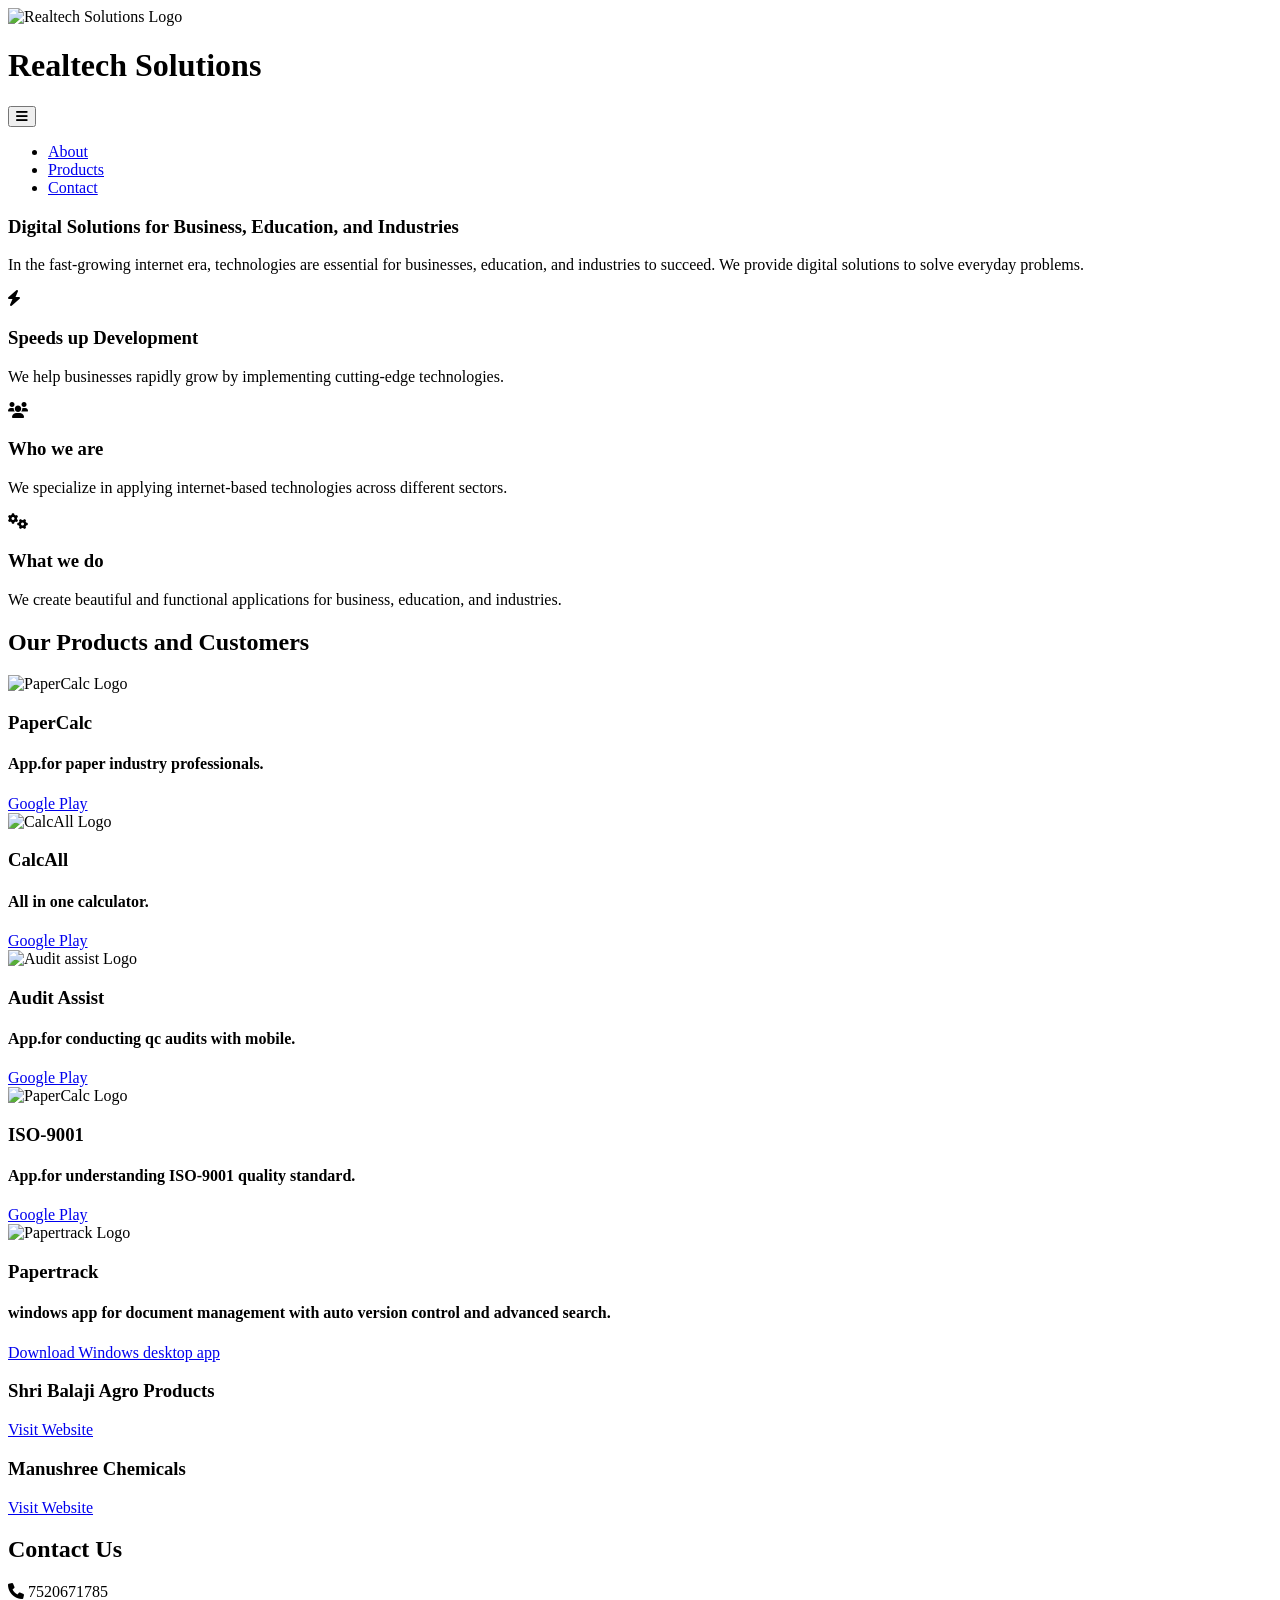
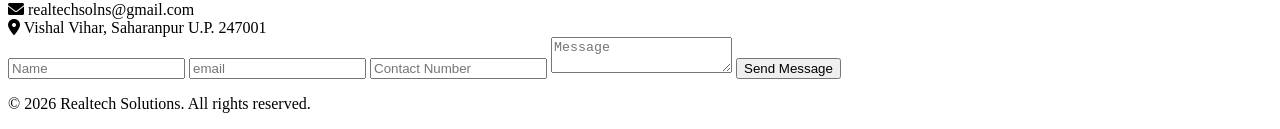
==== index.html @ f02da0e1 "Remove duplicate HTML structure in index.html The HTML structure was duplicated, resulting in a comp" ====
<!DOCTYPE html>
<html lang="en">
<head>
    <meta charset="UTF-8">
    <meta name="viewport" content="width=device-width, initial-scale=1.0">
    <title>Realtech Solutions</title>
    <script src="https://cdn.tailwindcss.com"></script>
    <link href="https://cdnjs.cloudflare.com/ajax/libs/font-awesome/6.0.0-beta3/css/all.min.css" rel="stylesheet">
    <style>
        /* Custom smooth scroll and additional styles */
        html {
            scroll-behavior: smooth;
        }
        .nav-link:hover {
            color: #2563eb;
            transition: color 0.3s ease;
        }
    </style>
</head>
<body class="font-sans text-gray-800">
    <!-- Header Navigation -->
    <header class="sticky top-0 z-50 bg-white shadow-md">
        <div class="container mx-auto flex justify-between items-center p-4">
            <div class="flex items-center">
                <img 
                    src="logo.realtech.png" 
                    alt="Realtech Solutions Logo" 
                    class="h-12 w-12 mr-4 rounded-full"
                >
                <h1 class="text-2xl font-bold text-blue-600">Realtech Solutions</h1>
            </div>

            <!-- Mobile Menu Toggle -->
            <button 
                id="mobile-menu-toggle" 
                class="md:hidden text-gray-800 focus:outline-none"
            >
                <i class="fas fa-bars"></i>
            </button>

            <!-- Navigation Links -->
            <nav 
                id="main-menu"
                class="hidden md:block absolute md:relative top-full left-0 w-full md:w-auto 
                    bg-white md:bg-transparent shadow-md md:shadow-none"
            >
                <ul class="flex flex-col md:flex-row space-y-2 md:space-y-0 md:space-x-6 p-4 md:p-0">
                    <li><a href="#about" class="nav-link hover:text-blue-600 transition">About</a></li>
                    <li><a href="#products" class="nav-link hover:text-blue-600 transition">Products</a></li>
                    <li><a href="#contact" class="nav-link hover:text-blue-600 transition">Contact</a></li>
                </ul>
            </nav>
        </div>
    </header>

    <!-- Hero Section -->
    <section id="about" class="relative">
        <div class="bg-blue-50 py-20 text-center">
            <div class="container mx-auto px-4">
                <h3 class="text-2xl font-bold mb-6 text-blue-700">
                    Digital Solutions for Business, Education, and Industries
                </h3>
                <p class="max-w-2xl mx-auto text-lg mb-12">
                    In the fast-growing internet era, technologies are essential for 
                    businesses, education, and industries to succeed. We provide digital 
                    solutions to solve everyday problems.
                </p>

                <!-- Features Grid -->
                <div class="grid md:grid-cols-3 gap-8">
                    <div class="bg-white p-6 rounded-lg shadow-md hover:shadow-xl transition">
                        <div class="text-blue-600 mb-4">
                            <i class="fas fa-bolt text-5xl"></i>
                        </div>
                        <h3 class="text-xl font-semibold mb-4">Speeds up Development</h3>
                        <p>We help businesses rapidly grow by implementing cutting-edge technologies.</p>
                    </div>
                    <div class="bg-white p-6 rounded-lg shadow-md hover:shadow-xl transition">
                        <div class="text-blue-600 mb-4">
                            <i class="fas fa-users text-5xl"></i>
                        </div>
                        <h3 class="text-xl font-semibold mb-4">Who we are</h3>
                        <p>We specialize in applying internet-based technologies across different sectors.</p>
                    </div>
                    <div class="bg-white p-6 rounded-lg shadow-md hover:shadow-xl transition">
                        <div class="text-blue-600 mb-4">
                            <i class="fas fa-cogs text-5xl"></i>
                        </div>
                        <h3 class="text-xl font-semibold mb-4">What we do</h3>
                        <p>We create beautiful and functional applications for business, education, and industries.</p>
                    </div>
                </div>
            </div>
        </div>
    </section>

    <!-- Products Section -->
    <section id="products" class="bg-gray-50 py-16">
        <div class="container mx-auto px-4">
            <h2 class="text-3xl font-bold text-center mb-12 text-blue-700">
                Our Products and Customers
            </h2>
            <div class="grid md:grid-cols-2 lg:grid-cols-4 gap-8">
                <div class="bg-white p-6 rounded-lg shadow-md text-center">
                    <img 
                        src="paperlogo.png" 
                        alt="PaperCalc Logo" 
                        class="mx-auto mb-4 rounded-lg"
                    >
                    <h3 class="text-xl font-semibold mb-1">PaperCalc</h3>
                    <h4 class="text-base font-normal mb-4">App.for paper industry professionals.</h4>
                    <a 
                        href="https://play.google.com/store/apps/details?id=com.realtechsolns.papercalc" 
                        target="_blank" 
                        class="inline-block bg-green-500 text-white px-4 py-2 rounded hover:bg-green-600 transition"
                    >
                        Google Play
                    </a>
                </div>               
                
                <div class="bg-white p-6 rounded-lg shadow-md text-center">
                    <img 
                        src="calcall.png" 
                        alt="CalcAll Logo" 
                     
                        class="mx-auto mb-4 rounded-lg"
                    >
                    <h3 class="text-xl font-semibold mb-4">CalcAll</h3>
                    <h4 class="text-base font-normal mb-4">All in one calculator.</h4>
                    <a 
                        href="https://play.google.com/store/apps/details?id=com.realtechsolns.calcall" 
                        target="_blank" 

                        class="inline-block bg-green-500 text-white px-4 py-2 rounded hover:bg-green-600 transition"
                        
                    >
                    Google Play
                       
                    </a>
                </div>

                <div class="bg-white p-6 rounded-lg shadow-md text-center">
         
                    <img 
                        src="auditassist.png" 
                        alt="Audit assist Logo" 
                        class="mx-auto mb-4 rounded-lg"
                    >
                    <h3 class="text-xl font-semibold mb-4">Audit Assist</h3>
                    <h4 class="text-base font-normal mb-4">App.for conducting qc audits with mobile.</h4>
                    <a 
                        href="https://play.google.com/store/apps/details?id=in.realtechsolns.auditassist" 
                        target="_blank" 
                        class="inline-block bg-green-500 text-white px-4 py-2 rounded hover:bg-green-600 transition"
                   
                        >
                        Google Play
                    </a>
                </div>
                <div class="bg-white p-6 rounded-lg shadow-md text-center">
                    <img 
                        src="globe.png" 
                        alt="PaperCalc Logo" 
                        class="mx-auto mb-4 rounded-lg"
                    >
                    <h3 class="text-xl font-semibold mb-4">ISO-9001</h3>
                    <h4 class="text-base font-normal mb-4">App.for understanding ISO-9001 quality standard.</h4>
                    <a 
                        href="https://play.google.com/store/apps/details?id=in.realtechsolns.iso_9001" 
                        target="_blank" 
                        class="inline-block bg-green-500 text-white px-4 py-2 rounded hover:bg-green-600 transition"
                    >
                        Google Play
                    </a>
                </div>   
                <div class="bg-white p-6 rounded-lg shadow-md text-center">
                    <img 
                        src="papertracklogo.png" 
                        alt="Papertrack Logo" 
                        class="mx-auto mb-4 rounded-lg"
                    >
                    <h3 class="text-xl font-semibold mb-4">Papertrack </h3>
                    <h4 class="text-base font-normal mb-4">windows app for document management with auto version control and advanced search.</h4>
                    <a 
                        href="https://drive.google.com/file/d/1rlpj6LhYnt5aShyDAa8cKDDTv-XPBqa2/view?usp=sharing" 
                        target="_blank" 
                        class="inline-block bg-green-500 text-white px-4 py-2 rounded hover:bg-green-600 transition"
                    >
                        Download Windows desktop app 
                    </a>
                </div>        
                
                          
                                
                <div class="bg-white p-6 rounded-lg shadow-md text-center">
                    <h3 class="text-xl font-semibold mb-4">Shri Balaji Agro Products</h3>
                    <a 
                        href="http://shribalajiagroproducts.com" 
                        target="_blank" 
                        class="text-blue-600 hover:underline"
                    >
                        Visit Website
                    </a>
                </div>
                <div class="bg-white p-6 rounded-lg shadow-md text-center">
                    <h3 class="text-xl font-semibold mb-4">Manushree Chemicals</h3>
                    <a 
                        href="http://manushreechemicals.in" 
                        target="_blank" 
                        class="text-blue-600 hover:underline"
                    >
                        Visit Website
                    </a>
                </div>
            </div>
        </div>
    </section>

    <!-- Contact Section -->
    <section id="contact" class="py-16 bg-blue-50">
        <div class="container mx-auto px-4">
            <h2 class="text-3xl font-bold text-center mb-12 text-blue-700">Contact Us</h2>
            <div class="max-w-2xl mx-auto bg-white p-8 rounded-lg shadow-md">
                <div class="grid md:grid-cols-3 gap-6 mb-8">
                    <div class="flex items-center">
                        <i class="fas fa-phone mr-4 text-blue-600"></i>
                        <span>7520671785</span>
                    </div>
                    <div class="flex items-center">
                        <i class="fas fa-envelope mr-4 text-blue-600"></i>
                        <span>realtechsolns@gmail.com</span>
                    </div>
                    <div class="flex items-center">
                        <i class="fas fa-map-marker-alt mr-4 text-blue-600"></i>
                        <span>Vishal Vihar, Saharanpur U.P. 247001</span>
                    </div>
                </div>
                
                <form id="contact_form" class="space-y-4" action="">
                    <input 
                        type="text" 
                        placeholder="Name" 
                        required
                        class="w-full p-3 border rounded focus:outline-none focus:ring-2 focus:ring-blue-500"
                       name = "name"
                        >
                    <input 
                        type="email" 
                        placeholder="email" 
                        required
                        class="w-full p-3 border rounded focus:outline-none focus:ring-2 focus:ring-blue-500"
                   name = "email"
                        >
                    <input 
                        type="tel" 
                        placeholder="Contact Number" 
                        required
                        class="w-full p-3 border rounded focus:outline-none focus:ring-2 focus:ring-blue-500"
                   name="phone"
                        >
                    <textarea 
                        placeholder="Message" 
                        required
                        class="w-full p-3 border rounded h-32 focus:outline-none focus:ring-2 focus:ring-blue-500"
                   name = "message"
                        ></textarea>
                    <button 
                        type="submit" 
                        class="w-full bg-blue-600 text-white p-3 rounded hover:bg-blue-700 transition"
                    >
                        Send Message
                    </button>
                </form>
            </div>
        </div>
    </section>

    <!-- Footer -->
    <footer class="bg-gray-800 text-white py-6">
        <div class="container mx-auto px-4 text-center">
            <p>&copy; <span id="current-year"></span> Realtech Solutions. All rights reserved.</p>
        </div>
    </footer>

    <script>
        // Mobile Menu Toggle
        const mobileMenuToggle = document.getElementById('mobile-menu-toggle');
        const mainMenu = document.getElementById('main-menu');

        mobileMenuToggle.addEventListener('click', () => {
            mainMenu.classList.toggle('hidden');
        });

        // Dynamic Current Year
        document.getElementById('current-year').textContent = new Date().getFullYear();

        // Basic Form Submission (you'd replace this with actual backend handling)
        // const contactForm = document.getElementById('contact-form');
        // contactForm.addEventListener('submit', (e) => {
        //     e.preventDefault();
        //     alert('Thank you for your message! We will get back to you soon.');
        //     contactForm.reset();
        // });
    </script> 

    <p id="responseMessage" class="mt-4 text-center text-sm font-semibold"></p>

<script>
  const scriptURL = 'https://script.google.com/macros/s/AKfycbwHuZpzgKSjxoo3WsMl9jiGWuBEMdKc9mdm74uV0dmK9cX3pUlosPASpvlaUrb1ted18g/exec';
  const form = document.getElementById('contact_form'); // Matches <form id="contact-form">
  const responseMsg = document.getElementById('responseMessage');

  form.addEventListener('submit', async (e) => {
    e.preventDefault();
    responseMsg.textContent = "Sending...";
    responseMsg.className = "mt-4 text-center text-sm font-semibold text-blue-600";

    const formData = {
      name: form.name.value,
      email: form.email.value,
      phone: form.phone.value,     // Uses name="phone"
      message: form.message.value
    };

    try {
      const response = await fetch(scriptURL, {
        method: 'POST',
        headers: { 'Content-Type': 'text/plain;charset=utf-8' },
        body: JSON.stringify(formData)
      });

      const result = await response.json();
      
      if (result.status === 'success') {
        responseMsg.textContent = "Thank you! Your message has been sent.";
        responseMsg.className = "mt-4 text-center text-sm font-semibold text-green-600";
          alert("Thank you! Your message sent successfully")
        form.reset();
      } else {
        responseMsg.textContent = "Error submitting form. Please try again.";
        responseMsg.className = "mt-4 text-center text-sm font-semibold text-red-600";
      }
    } catch (error) {
      responseMsg.textContent = "Error submitting form. Please check network connection.";
      responseMsg.className = "mt-4 text-center text-sm font-semibold text-red-600";
      console.error('Error:', error);
    }
  });
</script>


</body>
</html>
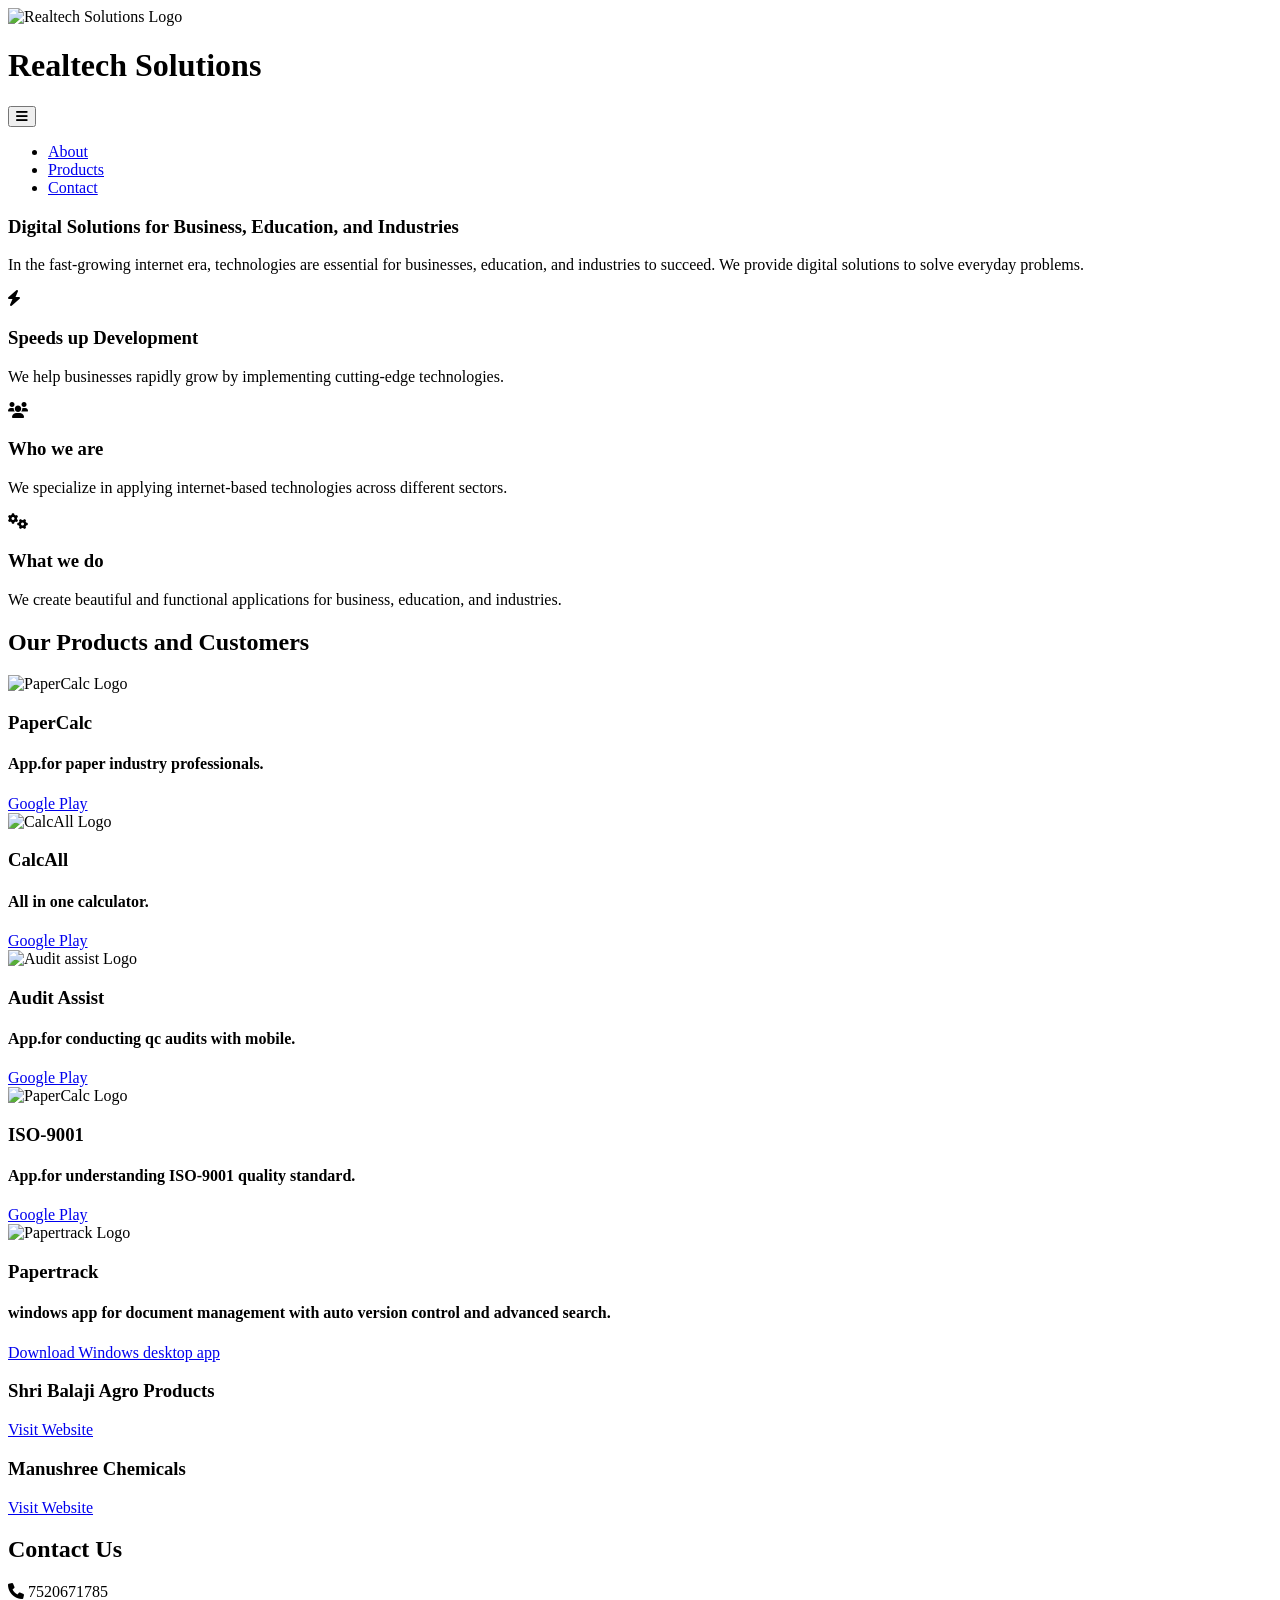
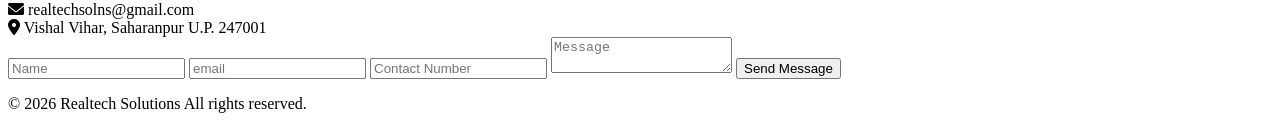
==== commit a96f6c37: "ist commit" ====
--- a/index.html
+++ b/index.html
@@ -278,7 +278,7 @@
     <!-- Footer -->
     <footer class="bg-gray-800 text-white py-6">
         <div class="container mx-auto px-4 text-center">
-            <p>&copy; <span id="current-year"></span> Realtech Solutions. All rights reserved.</p>
+            <p>&copy; <span id="current-year"></span> Realtech Solutions All rights reserved.</p>
         </div>
     </footer>
 
@@ -306,19 +306,20 @@
     <p id="responseMessage" class="mt-4 text-center text-sm font-semibold"></p>
 
 <script>
-  const scriptURL = 'https://script.google.com/macros/s/AKfycbwHuZpzgKSjxoo3WsMl9jiGWuBEMdKc9mdm74uV0dmK9cX3pUlosPASpvlaUrb1ted18g/exec';
-  const form = document.getElementById('contact_form'); // Matches <form id="contact-form">
+  const scriptURL = 'https://script.google.com/macros/s/AKfycbyD-vZbfqorgiZ5fWD_51IU99ICdhtkVZcg5SttNJikslUOwYg31JieG2ORrFHEYg03/exec';
+  const form = document.getElementById('contact_form');
   const responseMsg = document.getElementById('responseMessage');
 
   form.addEventListener('submit', async (e) => {
     e.preventDefault();
+
     responseMsg.textContent = "Sending...";
     responseMsg.className = "mt-4 text-center text-sm font-semibold text-blue-600";
 
     const formData = {
       name: form.name.value,
       email: form.email.value,
-      phone: form.phone.value,     // Uses name="phone"
+      phone: form.phone.value,
       message: form.message.value
     };
 
@@ -329,25 +330,33 @@
         body: JSON.stringify(formData)
       });
 
-      const result = await response.json();
-      
+      const text = await response.text();
+      //console.log('Server response:', text);
+
+      let result;
+      try {
+        result = JSON.parse(text);
+      } catch (err) {
+        result = { status: 'error', error: text };
+      }
+
       if (result.status === 'success') {
         responseMsg.textContent = "Thank you! Your message has been sent.";
         responseMsg.className = "mt-4 text-center text-sm font-semibold text-green-600";
-          alert("Thank you! Your message sent successfully")
+        alert("Thank you! Your message sent successfully");
         form.reset();
       } else {
-        responseMsg.textContent = "Error submitting form. Please try again.";
+        responseMsg.textContent = result.error || "Error submitting form. Please try again.";
         responseMsg.className = "mt-4 text-center text-sm font-semibold text-red-600";
+        //console.error('Apps Script returned:', result);
       }
     } catch (error) {
       responseMsg.textContent = "Error submitting form. Please check network connection.";
       responseMsg.className = "mt-4 text-center text-sm font-semibold text-red-600";
-      console.error('Error:', error);
+     // console.error('Fetch error:', error);
     }
   });
 </script>
 
-
 </body>
 </html>
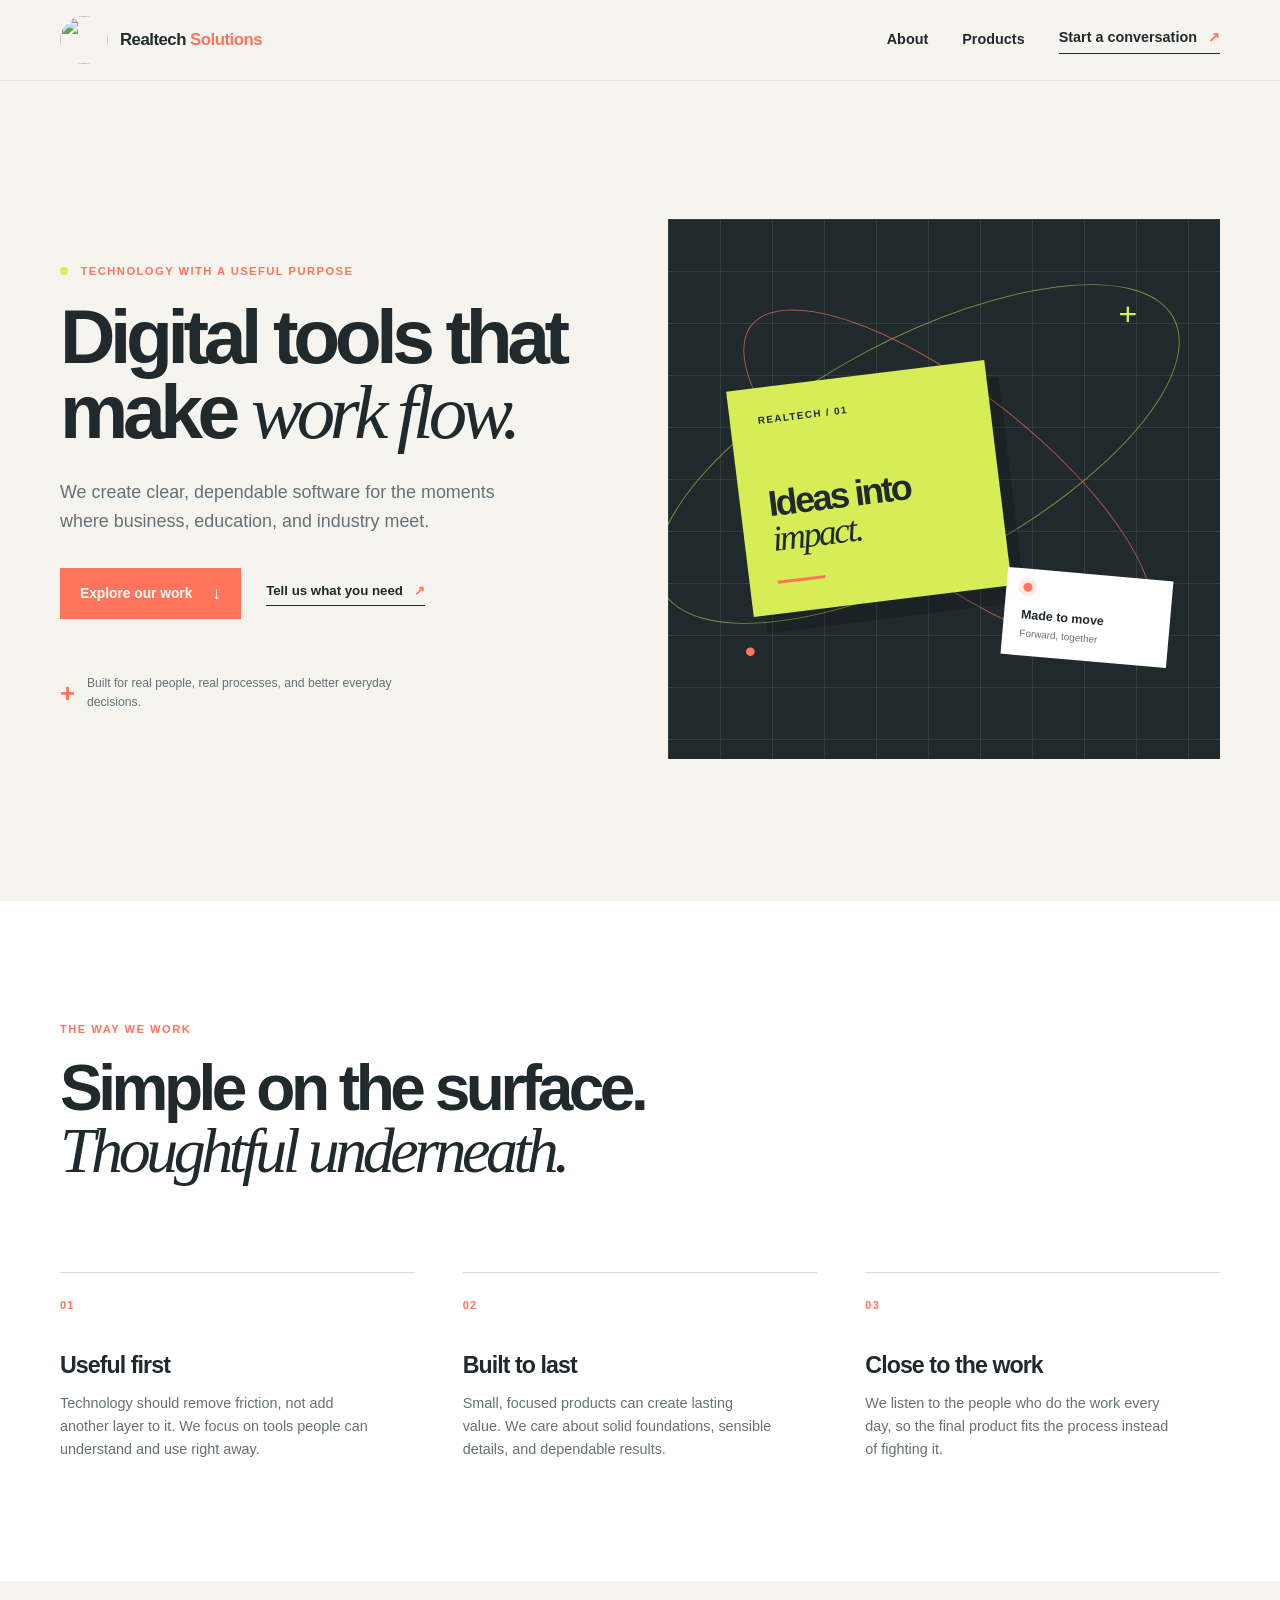
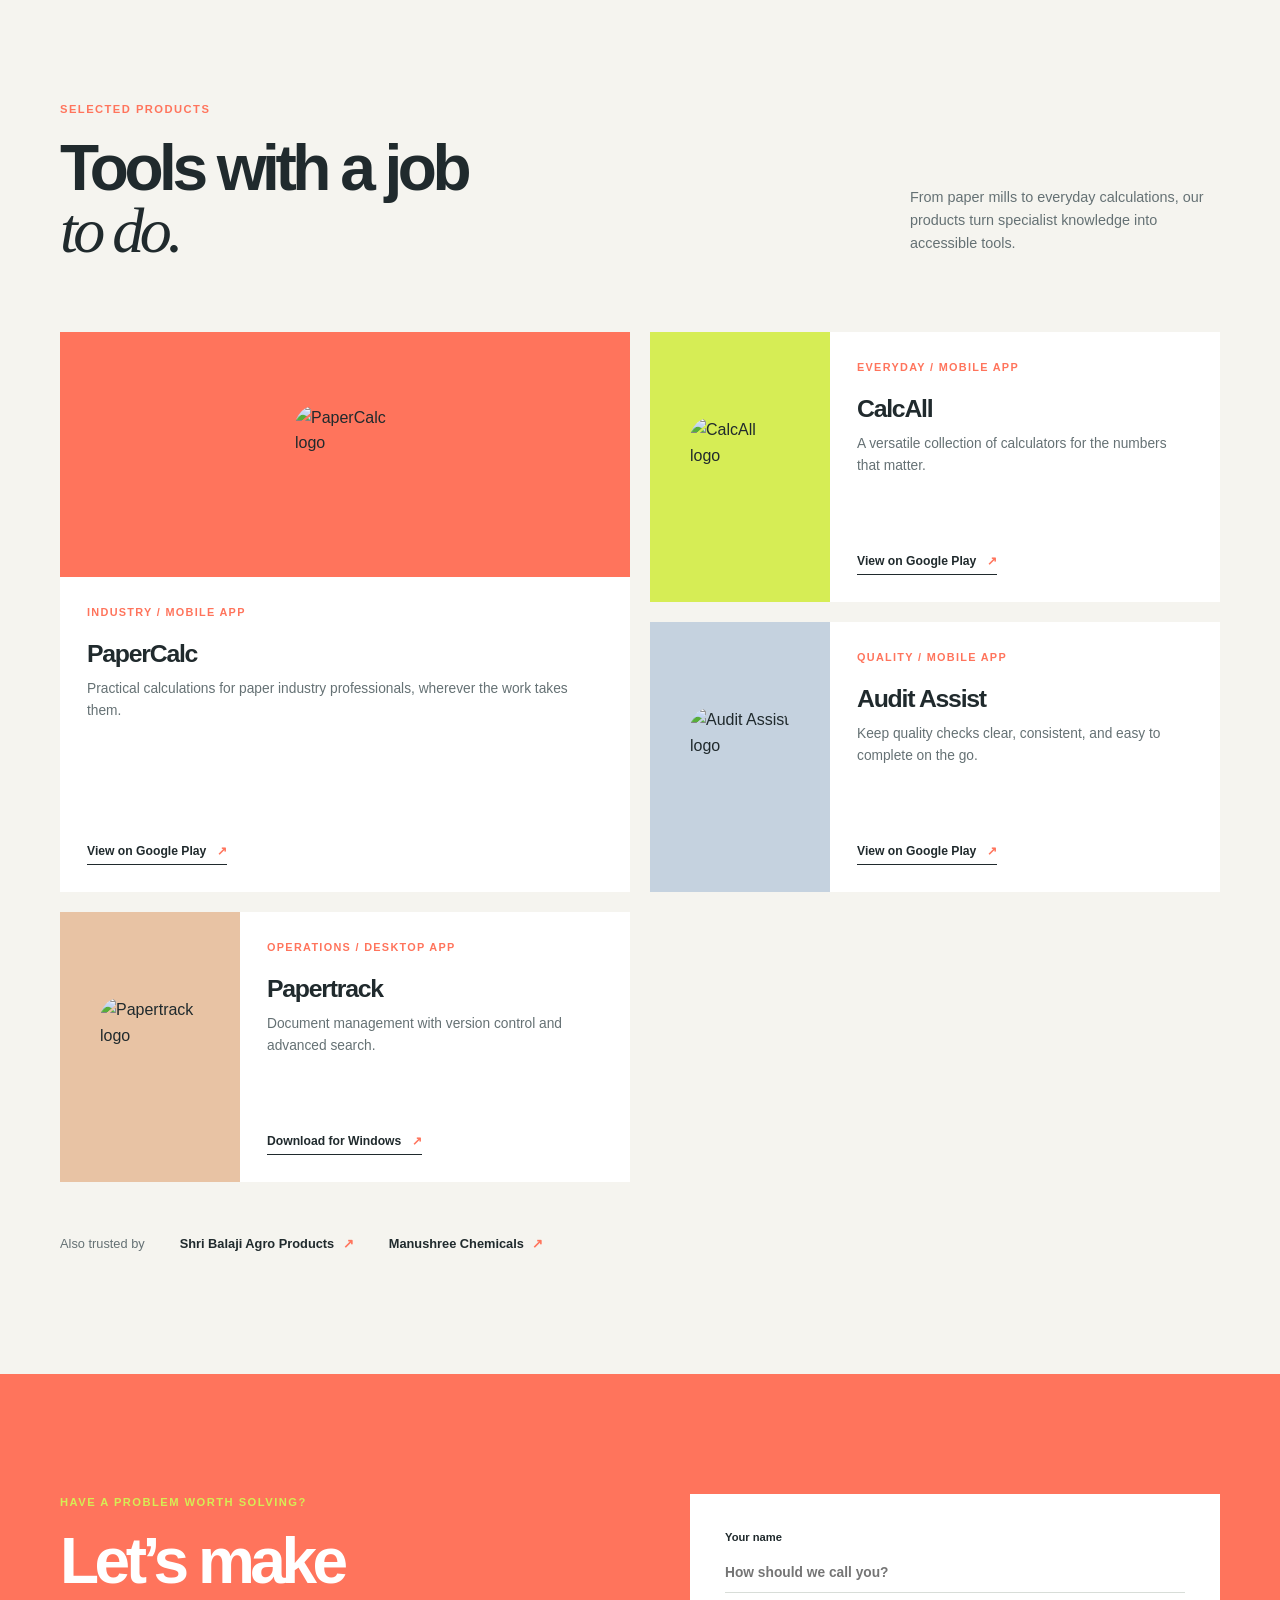
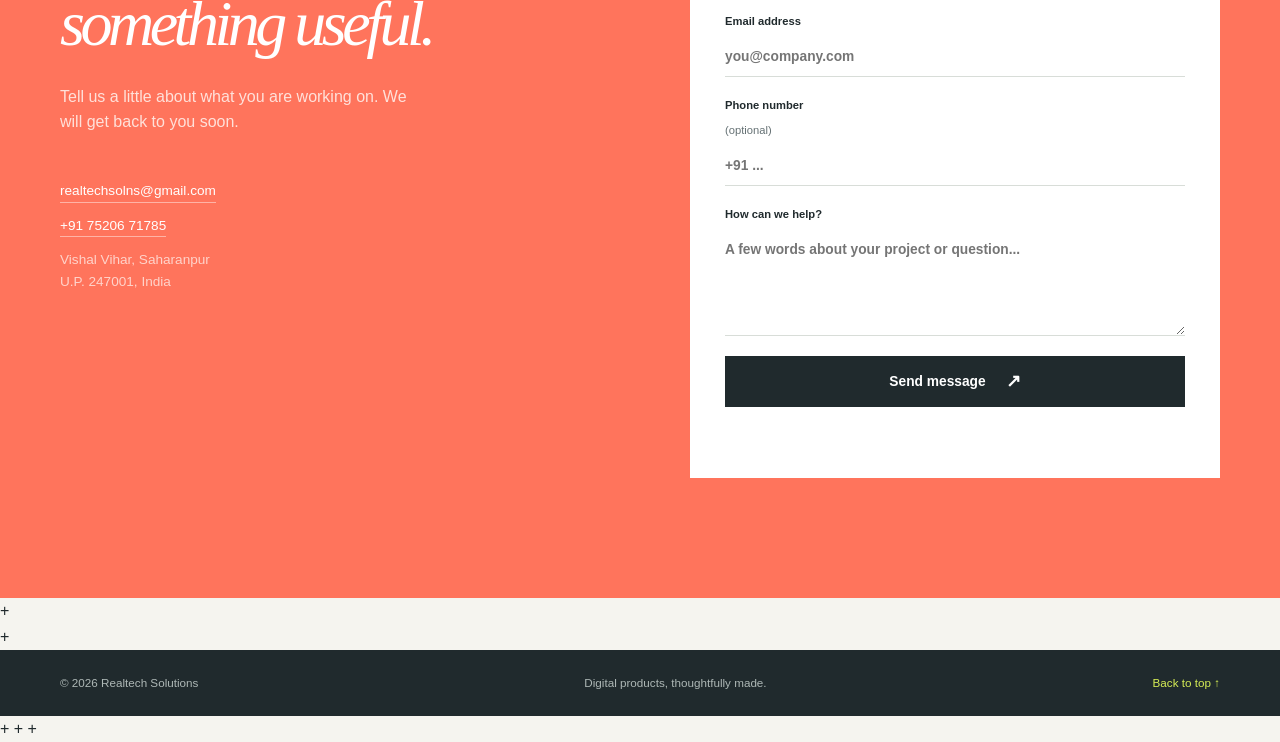
==== commit 221d5ef9: "2nd commit" ====
--- a/index.html
+++ b/index.html
@@ -1,362 +1,40 @@
-<!DOCTYPE html>
-<html lang="en">
-<head>
-    <meta charset="UTF-8">
-    <meta name="viewport" content="width=device-width, initial-scale=1.0">
-    <title>Realtech Solutions</title>
-    <script src="https://cdn.tailwindcss.com"></script>
-    <link href="https://cdnjs.cloudflare.com/ajax/libs/font-awesome/6.0.0-beta3/css/all.min.css" rel="stylesheet">
-    <style>
-        /* Custom smooth scroll and additional styles */
-        html {
-            scroll-behavior: smooth;
-        }
-        .nav-link:hover {
-            color: #2563eb;
-            transition: color 0.3s ease;
-        }
-    </style>
-</head>
-<body class="font-sans text-gray-800">
-    <!-- Header Navigation -->
-    <header class="sticky top-0 z-50 bg-white shadow-md">
-        <div class="container mx-auto flex justify-between items-center p-4">
-            <div class="flex items-center">
-                <img 
-                    src="logo.realtech.png" 
-                    alt="Realtech Solutions Logo" 
-                    class="h-12 w-12 mr-4 rounded-full"
-                >
-                <h1 class="text-2xl font-bold text-blue-600">Realtech Solutions</h1>
-            </div>
-
-            <!-- Mobile Menu Toggle -->
-            <button 
-                id="mobile-menu-toggle" 
-                class="md:hidden text-gray-800 focus:outline-none"
-            >
-                <i class="fas fa-bars"></i>
-            </button>
-
-            <!-- Navigation Links -->
-            <nav 
-                id="main-menu"
-                class="hidden md:block absolute md:relative top-full left-0 w-full md:w-auto 
-                    bg-white md:bg-transparent shadow-md md:shadow-none"
-            >
-                <ul class="flex flex-col md:flex-row space-y-2 md:space-y-0 md:space-x-6 p-4 md:p-0">
-                    <li><a href="#about" class="nav-link hover:text-blue-600 transition">About</a></li>
-                    <li><a href="#products" class="nav-link hover:text-blue-600 transition">Products</a></li>
-                    <li><a href="#contact" class="nav-link hover:text-blue-600 transition">Contact</a></li>
-                </ul>
-            </nav>
-        </div>
-    </header>
-
-    <!-- Hero Section -->
-    <section id="about" class="relative">
-        <div class="bg-blue-50 py-20 text-center">
-            <div class="container mx-auto px-4">
-                <h3 class="text-2xl font-bold mb-6 text-blue-700">
-                    Digital Solutions for Business, Education, and Industries
-                </h3>
-                <p class="max-w-2xl mx-auto text-lg mb-12">
-                    In the fast-growing internet era, technologies are essential for 
-                    businesses, education, and industries to succeed. We provide digital 
-                    solutions to solve everyday problems.
-                </p>
-
-                <!-- Features Grid -->
-                <div class="grid md:grid-cols-3 gap-8">
-                    <div class="bg-white p-6 rounded-lg shadow-md hover:shadow-xl transition">
-                        <div class="text-blue-600 mb-4">
-                            <i class="fas fa-bolt text-5xl"></i>
-                        </div>
-                        <h3 class="text-xl font-semibold mb-4">Speeds up Development</h3>
-                        <p>We help businesses rapidly grow by implementing cutting-edge technologies.</p>
-                    </div>
-                    <div class="bg-white p-6 rounded-lg shadow-md hover:shadow-xl transition">
-                        <div class="text-blue-600 mb-4">
-                            <i class="fas fa-users text-5xl"></i>
-                        </div>
-                        <h3 class="text-xl font-semibold mb-4">Who we are</h3>
-                        <p>We specialize in applying internet-based technologies across different sectors.</p>
-                    </div>
-                    <div class="bg-white p-6 rounded-lg shadow-md hover:shadow-xl transition">
-                        <div class="text-blue-600 mb-4">
-                            <i class="fas fa-cogs text-5xl"></i>
-                        </div>
-                        <h3 class="text-xl font-semibold mb-4">What we do</h3>
-                        <p>We create beautiful and functional applications for business, education, and industries.</p>
-                    </div>
-                </div>
-            </div>
-        </div>
-    </section>
-
-    <!-- Products Section -->
-    <section id="products" class="bg-gray-50 py-16">
-        <div class="container mx-auto px-4">
-            <h2 class="text-3xl font-bold text-center mb-12 text-blue-700">
-                Our Products and Customers
-            </h2>
-            <div class="grid md:grid-cols-2 lg:grid-cols-4 gap-8">
-                <div class="bg-white p-6 rounded-lg shadow-md text-center">
-                    <img 
-                        src="paperlogo.png" 
-                        alt="PaperCalc Logo" 
-                        class="mx-auto mb-4 rounded-lg"
-                    >
-                    <h3 class="text-xl font-semibold mb-1">PaperCalc</h3>
-                    <h4 class="text-base font-normal mb-4">App.for paper industry professionals.</h4>
-                    <a 
-                        href="https://play.google.com/store/apps/details?id=com.realtechsolns.papercalc" 
-                        target="_blank" 
-                        class="inline-block bg-green-500 text-white px-4 py-2 rounded hover:bg-green-600 transition"
-                    >
-                        Google Play
-                    </a>
-                </div>               
-                
-                <div class="bg-white p-6 rounded-lg shadow-md text-center">
-                    <img 
-                        src="calcall.png" 
-                        alt="CalcAll Logo" 
-                     
-                        class="mx-auto mb-4 rounded-lg"
-                    >
-                    <h3 class="text-xl font-semibold mb-4">CalcAll</h3>
-                    <h4 class="text-base font-normal mb-4">All in one calculator.</h4>
-                    <a 
-                        href="https://play.google.com/store/apps/details?id=com.realtechsolns.calcall" 
-                        target="_blank" 
-
-                        class="inline-block bg-green-500 text-white px-4 py-2 rounded hover:bg-green-600 transition"
-                        
-                    >
-                    Google Play
-                       
-                    </a>
-                </div>
-
-                <div class="bg-white p-6 rounded-lg shadow-md text-center">
-         
-                    <img 
-                        src="auditassist.png" 
-                        alt="Audit assist Logo" 
-                        class="mx-auto mb-4 rounded-lg"
-                    >
-                    <h3 class="text-xl font-semibold mb-4">Audit Assist</h3>
-                    <h4 class="text-base font-normal mb-4">App.for conducting qc audits with mobile.</h4>
-                    <a 
-                        href="https://play.google.com/store/apps/details?id=in.realtechsolns.auditassist" 
-                        target="_blank" 
-                        class="inline-block bg-green-500 text-white px-4 py-2 rounded hover:bg-green-600 transition"
-                   
-                        >
-                        Google Play
-                    </a>
-                </div>
-                <div class="bg-white p-6 rounded-lg shadow-md text-center">
-                    <img 
-                        src="globe.png" 
-                        alt="PaperCalc Logo" 
-                        class="mx-auto mb-4 rounded-lg"
-                    >
-                    <h3 class="text-xl font-semibold mb-4">ISO-9001</h3>
-                    <h4 class="text-base font-normal mb-4">App.for understanding ISO-9001 quality standard.</h4>
-                    <a 
-                        href="https://play.google.com/store/apps/details?id=in.realtechsolns.iso_9001" 
-                        target="_blank" 
-                        class="inline-block bg-green-500 text-white px-4 py-2 rounded hover:bg-green-600 transition"
-                    >
-                        Google Play
-                    </a>
-                </div>   
-                <div class="bg-white p-6 rounded-lg shadow-md text-center">
-                    <img 
-                        src="papertracklogo.png" 
-                        alt="Papertrack Logo" 
-                        class="mx-auto mb-4 rounded-lg"
-                    >
-                    <h3 class="text-xl font-semibold mb-4">Papertrack </h3>
-                    <h4 class="text-base font-normal mb-4">windows app for document management with auto version control and advanced search.</h4>
-                    <a 
-                        href="https://drive.google.com/file/d/1rlpj6LhYnt5aShyDAa8cKDDTv-XPBqa2/view?usp=sharing" 
-                        target="_blank" 
-                        class="inline-block bg-green-500 text-white px-4 py-2 rounded hover:bg-green-600 transition"
-                    >
-                        Download Windows desktop app 
-                    </a>
-                </div>        
-                
-                          
-                                
-                <div class="bg-white p-6 rounded-lg shadow-md text-center">
-                    <h3 class="text-xl font-semibold mb-4">Shri Balaji Agro Products</h3>
-                    <a 
-                        href="http://shribalajiagroproducts.com" 
-                        target="_blank" 
-                        class="text-blue-600 hover:underline"
-                    >
-                        Visit Website
-                    </a>
-                </div>
-                <div class="bg-white p-6 rounded-lg shadow-md text-center">
-                    <h3 class="text-xl font-semibold mb-4">Manushree Chemicals</h3>
-                    <a 
-                        href="http://manushreechemicals.in" 
-                        target="_blank" 
-                        class="text-blue-600 hover:underline"
-                    >
-                        Visit Website
-                    </a>
-                </div>
-            </div>
-        </div>
-    </section>
-
-    <!-- Contact Section -->
-    <section id="contact" class="py-16 bg-blue-50">
-        <div class="container mx-auto px-4">
-            <h2 class="text-3xl font-bold text-center mb-12 text-blue-700">Contact Us</h2>
-            <div class="max-w-2xl mx-auto bg-white p-8 rounded-lg shadow-md">
-                <div class="grid md:grid-cols-3 gap-6 mb-8">
-                    <div class="flex items-center">
-                        <i class="fas fa-phone mr-4 text-blue-600"></i>
-                        <span>7520671785</span>
-                    </div>
-                    <div class="flex items-center">
-                        <i class="fas fa-envelope mr-4 text-blue-600"></i>
-                        <span>realtechsolns@gmail.com</span>
-                    </div>
-                    <div class="flex items-center">
-                        <i class="fas fa-map-marker-alt mr-4 text-blue-600"></i>
-                        <span>Vishal Vihar, Saharanpur U.P. 247001</span>
-                    </div>
-                </div>
-                
-                <form id="contact_form" class="space-y-4" action="">
-                    <input 
-                        type="text" 
-                        placeholder="Name" 
-                        required
-                        class="w-full p-3 border rounded focus:outline-none focus:ring-2 focus:ring-blue-500"
-                       name = "name"
-                        >
-                    <input 
-                        type="email" 
-                        placeholder="email" 
-                        required
-                        class="w-full p-3 border rounded focus:outline-none focus:ring-2 focus:ring-blue-500"
-                   name = "email"
-                        >
-                    <input 
-                        type="tel" 
-                        placeholder="Contact Number" 
-                        required
-                        class="w-full p-3 border rounded focus:outline-none focus:ring-2 focus:ring-blue-500"
-                   name="phone"
-                        >
-                    <textarea 
-                        placeholder="Message" 
-                        required
-                        class="w-full p-3 border rounded h-32 focus:outline-none focus:ring-2 focus:ring-blue-500"
-                   name = "message"
-                        ></textarea>
-                    <button 
-                        type="submit" 
-                        class="w-full bg-blue-600 text-white p-3 rounded hover:bg-blue-700 transition"
-                    >
-                        Send Message
-                    </button>
-                </form>
-            </div>
-        </div>
-    </section>
-
-    <!-- Footer -->
-    <footer class="bg-gray-800 text-white py-6">
-        <div class="container mx-auto px-4 text-center">
-            <p>&copy; <span id="current-year"></span> Realtech Solutions All rights reserved.</p>
-        </div>
-    </footer>
-
-    <script>
-        // Mobile Menu Toggle
-        const mobileMenuToggle = document.getElementById('mobile-menu-toggle');
-        const mainMenu = document.getElementById('main-menu');
-
-        mobileMenuToggle.addEventListener('click', () => {
-            mainMenu.classList.toggle('hidden');
-        });
-
-        // Dynamic Current Year
-        document.getElementById('current-year').textContent = new Date().getFullYear();
-
-        // Basic Form Submission (you'd replace this with actual backend handling)
-        // const contactForm = document.getElementById('contact-form');
-        // contactForm.addEventListener('submit', (e) => {
-        //     e.preventDefault();
-        //     alert('Thank you for your message! We will get back to you soon.');
-        //     contactForm.reset();
-        // });
-    </script> 
-
-    <p id="responseMessage" class="mt-4 text-center text-sm font-semibold"></p>
-
-<script>
-  const scriptURL = 'https://script.google.com/macros/s/AKfycbyD-vZbfqorgiZ5fWD_51IU99ICdhtkVZcg5SttNJikslUOwYg31JieG2ORrFHEYg03/exec';
-  const form = document.getElementById('contact_form');
-  const responseMsg = document.getElementById('responseMessage');
-
-  form.addEventListener('submit', async (e) => {
-    e.preventDefault();
-
-    responseMsg.textContent = "Sending...";
-    responseMsg.className = "mt-4 text-center text-sm font-semibold text-blue-600";
-
-    const formData = {
-      name: form.name.value,
-      email: form.email.value,
-      phone: form.phone.value,
-      message: form.message.value
-    };
-
-    try {
-      const response = await fetch(scriptURL, {
-        method: 'POST',
-        headers: { 'Content-Type': 'text/plain;charset=utf-8' },
-        body: JSON.stringify(formData)
-      });
-
-      const text = await response.text();
-      //console.log('Server response:', text);
-
-      let result;
-      try {
-        result = JSON.parse(text);
-      } catch (err) {
-        result = { status: 'error', error: text };
-      }
-
-      if (result.status === 'success') {
-        responseMsg.textContent = "Thank you! Your message has been sent.";
-        responseMsg.className = "mt-4 text-center text-sm font-semibold text-green-600";
-        alert("Thank you! Your message sent successfully");
-        form.reset();
-      } else {
-        responseMsg.textContent = result.error || "Error submitting form. Please try again.";
-        responseMsg.className = "mt-4 text-center text-sm font-semibold text-red-600";
-        //console.error('Apps Script returned:', result);
-      }
-    } catch (error) {
-      responseMsg.textContent = "Error submitting form. Please check network connection.";
-      responseMsg.className = "mt-4 text-center text-sm font-semibold text-red-600";
-     // console.error('Fetch error:', error);
-    }
-  });
-</script>
-
-</body>
-</html>
+<!DOCTYPE html>
+<html lang="en">
+<head>
+  <meta charset="UTF-8">
+  <meta name="viewport" content="width=device-width, initial-scale=1.0">
+  <meta name="description" content="Realtech Solutions builds practical digital products for business, education, and industry.">
+  <title>Realtech Solutions | Practical digital products</title>
+  <link rel="icon" href="favicon.png" type="image/png">
+  <link rel="stylesheet" href="css/style.css">
+</head>
+<body>
+  <header class="site-header" data-header>
+    <div class="shell nav-wrap">
+      <a class="brand" href="#top" aria-label="Realtech Solutions home"><img src="logo.realtech.png" alt="" width="48" height="48"><span>Realtech <b>Solutions</b></span></a>
+      <button class="menu-toggle" type="button" aria-expanded="false" aria-controls="site-nav"><span></span><span></span><span></span><span class="sr-only">Toggle menu</span></button>
+      <nav id="site-nav" class="site-nav" aria-label="Main navigation"><a href="#about">About</a><a href="#products">Products</a><a href="#contact" class="nav-cta">Start a conversation <span aria-hidden="true">↗</span></a></nav>
+    </div>
+  </header>
+
+  <main id="top">
+    <section class="hero shell" aria-labelledby="hero-title">
+      <div class="hero-copy reveal"><p class="eyebrow"><span class="eyebrow-dot"></span> Technology with a useful purpose</p><h1 id="hero-title">Digital tools that make <em>work flow.</em></h1><p class="hero-text">We create clear, dependable software for the moments where business, education, and industry meet.</p><div class="hero-actions"><a class="button button-primary" href="#products">Explore our work <span aria-hidden="true">↓</span></a><a class="text-link" href="#contact">Tell us what you need <span aria-hidden="true">↗</span></a></div><div class="hero-note"><span class="note-mark">+</span><span>Built for real people, real processes, and better everyday decisions.</span></div></div>
+      <div class="hero-art reveal" aria-label="Abstract illustration of connected digital tools" role="img"><div class="art-grid"></div><div class="orbit orbit-one"></div><div class="orbit orbit-two"></div><div class="art-card art-card-main"><span class="card-label">REALTECH / 01</span><strong>Ideas into<br><i>impact.</i></strong><span class="card-line"></span></div><div class="art-card art-card-small"><span class="pulse"></span><strong>Made to move</strong><small>Forward, together</small></div><span class="art-symbol symbol-plus">+</span><span class="art-symbol symbol-dot">•</span></div>
+    </section>
+
+    <section id="about" class="section section-about" aria-labelledby="about-title"><div class="shell"><div class="section-heading reveal"><p class="eyebrow">The way we work</p><h2 id="about-title">Simple on the surface.<br><em>Thoughtful underneath.</em></h2></div><div class="principles"><article class="principle reveal"><span class="principle-number">01</span><h3>Useful first</h3><p>Technology should remove friction, not add another layer to it. We focus on tools people can understand and use right away.</p></article><article class="principle reveal"><span class="principle-number">02</span><h3>Built to last</h3><p>Small, focused products can create lasting value. We care about solid foundations, sensible details, and dependable results.</p></article><article class="principle reveal"><span class="principle-number">03</span><h3>Close to the work</h3><p>We listen to the people who do the work every day, so the final product fits the process instead of fighting it.</p></article></div></div></section>
+
+    <section id="products" class="section products-section" aria-labelledby="products-title"><div class="shell"><div class="section-heading products-heading reveal"><div><p class="eyebrow">Selected products</p><h2 id="products-title">Tools with a job<br><em>to do.</em></h2></div><p>From paper mills to everyday calculations, our products turn specialist knowledge into accessible tools.</p></div><div class="product-grid">
+      <article class="product-card product-card-featured reveal"><div class="product-visual visual-paper"><img src="paperlogo.png" alt="PaperCalc logo"></div><div class="product-info"><span class="product-type">Industry / Mobile app</span><h3>PaperCalc</h3><p>Practical calculations for paper industry professionals, wherever the work takes them.</p><a class="card-link" href="https://play.google.com/store/apps/details?id=com.realtechsolns.papercalc" target="_blank" rel="noopener">View on Google Play <span aria-hidden="true">↗</span></a></div></article>
+      <article class="product-card reveal"><div class="product-visual visual-calc"><img src="calcall.png" alt="CalcAll logo"></div><div class="product-info"><span class="product-type">Everyday / Mobile app</span><h3>CalcAll</h3><p>A versatile collection of calculators for the numbers that matter.</p><a class="card-link" href="https://play.google.com/store/apps/details?id=com.realtechsolns.calcall" target="_blank" rel="noopener">View on Google Play <span aria-hidden="true">↗</span></a></div></article>
+      <article class="product-card reveal"><div class="product-visual visual-audit"><img src="auditassist.png" alt="Audit Assist logo"></div><div class="product-info"><span class="product-type">Quality / Mobile app</span><h3>Audit Assist</h3><p>Keep quality checks clear, consistent, and easy to complete on the go.</p><a class="card-link" href="https://play.google.com/store/apps/details?id=in.realtechsolns.auditassist" target="_blank" rel="noopener">View on Google Play <span aria-hidden="true">↗</span></a></div></article>
+      <article class="product-card reveal"><div class="product-visual visual-track"><img src="papertracklogo.png" alt="Papertrack logo"></div><div class="product-info"><span class="product-type">Operations / Desktop app</span><h3>Papertrack</h3><p>Document management with version control and advanced search.</p><a class="card-link" href="https://drive.google.com/file/d/1rlpj6LhYnt5aShyDAa8cKDDTv-XPBqa2/view?usp=sharing" target="_blank" rel="noopener">Download for Windows <span aria-hidden="true">↗</span></a></div></article>
+    </div><div class="customer-strip reveal"><span>Also trusted by</span><a href="http://shribalajiagroproducts.com" target="_blank" rel="noopener">Shri Balaji Agro Products <span>↗</span></a><a href="http://manushreechemicals.in" target="_blank" rel="noopener">Manushree Chemicals <span>↗</span></a></div></div></section>
+
+    <section id="contact" class="section contact-section" aria-labelledby="contact-title"><div class="shell contact-layout"><div class="contact-intro reveal"><p class="eyebrow">Have a problem worth solving?</p><h2 id="contact-title">Let’s make<br><em>something useful.</em></h2><p>Tell us a little about what you are working on. We will get back to you soon.</p><div class="contact-details"><a href="mailto:realtechsolns@gmail.com">realtechsolns@gmail.com</a><a href="tel:+917520671785">+91 75206 71785</a><span>Vishal Vihar, Saharanpur<br>U.P. 247001, India</span></div></div><form id="contact_form" class="contact-form reveal"><label for="name">Your name<input id="name" name="name" type="text" autocomplete="name" required placeholder="How should we call you?"></label><label for="email">Email address<input id="email" name="email" type="email" autocomplete="email" required placeholder="you@company.com"></label><label for="phone">Phone number <span>(optional)</span><input id="phone" name="phone" type="tel" autocomplete="tel" placeholder="+91 ..."></label><label for="message">How can we help?<textarea id="message" name="message" rows="4" required placeholder="A few words about your project or question..."></textarea></label><button class="button button-dark" type="submit">Send message <span aria-hidden="true">↗</span></button><p id="responseMessage" class="form-status" role="status" aria-live="polite"></p></form></div></section>
++  </main>
++  <footer class="site-footer"><div class="shell"><span>© <span id="current-year"></span> Realtech Solutions</span><span>Digital products, thoughtfully made.</span><a href="#top">Back to top ↑</a></div></footer>
++  <script src="js/site.js"></script>
++</body>
++</html>
--- a/css/style.css
+++ b/css/style.css
@@ -0,0 +1,22 @@
+:root { --ink:#202a2d; --muted:#657174; --paper:#f5f4ef; --white:#fff; --lime:#d6ed55; --coral:#ff745c; --line:#d8ddd8; --serif:Georgia, 'Times New Roman', serif; --sans:'Trebuchet MS', 'Segoe UI', sans-serif; }
+* { box-sizing:border-box; }
+html { scroll-behavior:smooth; }
+body { margin:0; color:var(--ink); background:var(--paper); font-family:var(--sans); font-size:16px; line-height:1.6; }
+a { color:inherit; text-decoration:none; }
+img { display:block; max-width:100%; }
+.shell { width:min(1160px, calc(100% - 48px)); margin:0 auto; }
+.sr-only { position:absolute; width:1px; height:1px; padding:0; overflow:hidden; clip:rect(0,0,0,0); white-space:nowrap; border:0; }
+.site-header { position:sticky; top:0; z-index:10; background:rgba(245,244,239,.92); backdrop-filter:blur(14px); border-bottom:1px solid rgba(32,42,45,.08); }
+.nav-wrap { min-height:80px; display:flex; align-items:center; justify-content:space-between; gap:24px; }
+.brand { display:flex; align-items:center; gap:12px; font-weight:700; letter-spacing:-.03em; font-size:1.05rem; }.brand img { width:48px; height:48px; border-radius:50%; }.brand b { color:var(--coral); }
+.site-nav { display:flex; align-items:center; gap:34px; font-size:.9rem; font-weight:700; }.site-nav a { transition:color .2s ease; }.site-nav a:hover { color:var(--coral); }.nav-cta { border-bottom:1px solid var(--ink); padding-bottom:3px; }.nav-cta span, .text-link span, .card-link span { color:var(--coral); margin-left:7px; }
+.menu-toggle { display:none; border:0; background:none; padding:10px; cursor:pointer; }.menu-toggle span:not(.sr-only) { display:block; width:24px; height:2px; background:var(--ink); margin:4px; }
+.hero { min-height:calc(100vh - 80px); display:grid; grid-template-columns:1fr 1fr; align-items:center; gap:55px; padding-top:70px; padding-bottom:75px; }.eyebrow { margin:0 0 18px; text-transform:uppercase; letter-spacing:.13em; font-size:.7rem; font-weight:700; color:var(--coral); }.eyebrow-dot { display:inline-block; width:8px; height:8px; background:var(--lime); border-radius:50%; margin-right:8px; }.hero h1, h2 { margin:0; font-size:clamp(3rem, 6vw, 5.7rem); line-height:.97; letter-spacing:-.07em; font-weight:700; }.hero h1 em, h2 em { font-family:var(--serif); font-weight:400; letter-spacing:-.07em; }.hero-text { max-width:470px; color:var(--muted); font-size:1.12rem; margin:28px 0 32px; }.hero-actions { display:flex; align-items:center; gap:25px; flex-wrap:wrap; }.button { display:inline-flex; align-items:center; justify-content:center; gap:20px; border:0; padding:15px 20px; font:700 .86rem var(--sans); cursor:pointer; transition:transform .2s ease, background .2s ease; }.button:hover { transform:translateY(-3px); }.button-primary { background:var(--coral); color:var(--white); }.button-dark { background:var(--ink); color:var(--white); width:100%; }.button span { font-size:1.1rem; }.text-link { font-size:.83rem; font-weight:700; border-bottom:1px solid var(--ink); padding-bottom:4px; }.hero-note { display:flex; align-items:center; gap:12px; max-width:355px; color:var(--muted); font-size:.76rem; margin-top:54px; }.note-mark { color:var(--coral); font-size:1.6rem; font-weight:700; }
+.hero-art { position:relative; min-height:540px; overflow:hidden; background:var(--ink); }.art-grid { position:absolute; inset:0; opacity:.18; background-image:linear-gradient(rgba(255,255,255,.5) 1px, transparent 1px),linear-gradient(90deg,rgba(255,255,255,.5) 1px,transparent 1px); background-size:52px 52px; }.orbit { position:absolute; border:1px solid rgba(214,237,85,.5); border-radius:50%; transform:rotate(-28deg); }.orbit-one { width:580px; height:230px; top:120px; left:-40px; }.orbit-two { width:500px; height:180px; top:170px; left:30px; border-color:rgba(255,116,92,.65); transform:rotate(38deg); }.art-card { position:absolute; }.art-card-main { left:13%; top:29%; background:var(--lime); padding:25px 28px 30px; width:260px; min-height:220px; transform:rotate(-7deg); box-shadow:12px 18px 0 rgba(0,0,0,.18); }.card-label { display:block; font-size:.62rem; letter-spacing:.14em; font-weight:700; margin-bottom:60px; }.art-card-main strong { font-size:2.25rem; line-height:.9; letter-spacing:-.07em; }.art-card-main i { font-family:var(--serif); font-weight:400; }.card-line { display:block; width:48px; border-top:3px solid var(--coral); margin-top:22px; }.art-card-small { right:9%; bottom:18%; background:var(--white); padding:14px 17px; width:166px; transform:rotate(5deg); }.art-card-small strong,.art-card-small small { display:block; }.art-card-small strong { font-size:.78rem; }.art-card-small small { font-size:.62rem; color:var(--muted); }.pulse { display:block; width:9px; height:9px; background:var(--coral); border-radius:50%; margin-bottom:14px; box-shadow:0 0 0 5px rgba(255,116,92,.15); }.art-symbol { position:absolute; color:var(--lime); font-size:2rem; }.symbol-plus { right:15%; top:13%; }.symbol-dot { left:14%; bottom:15%; color:var(--coral); }
+.section { padding:120px 0; }.section-about { background:var(--white); }.section-heading { max-width:700px; }.section-heading h2 { font-size:clamp(2.7rem, 5vw, 5rem); }.principles { display:grid; grid-template-columns:repeat(3,1fr); gap:48px; margin-top:90px; }.principle { border-top:1px solid var(--line); padding-top:18px; }.principle-number,.product-type { color:var(--coral); font-size:.68rem; letter-spacing:.12em; text-transform:uppercase; font-weight:700; }.principle h3 { font-size:1.45rem; margin:30px 0 8px; letter-spacing:-.04em; }.principle p,.products-heading > p { color:var(--muted); margin:0; max-width:310px; font-size:.9rem; }
+.products-section { background:var(--paper); }.products-heading { display:flex; justify-content:space-between; align-items:end; gap:40px; max-width:none; }.products-heading > p { margin-bottom:7px; }.product-grid { display:grid; grid-template-columns:repeat(2,1fr); gap:20px; margin-top:70px; }.product-card { display:flex; min-height:270px; background:var(--white); }.product-card-featured { grid-row:span 2; flex-direction:column; }.product-visual { min-width:180px; display:grid; place-items:center; }.product-card-featured .product-visual { min-height:245px; }.product-visual img { width:100px; height:100px; object-fit:contain; border-radius:22px; }.visual-paper { background:var(--coral); }.visual-calc { background:var(--lime); }.visual-audit { background:#c5d2df; }.visual-track { background:#e8c3a4; }.product-info { padding:27px; display:flex; flex:1; flex-direction:column; align-items:flex-start; }.product-info h3 { margin:13px 0 4px; font-size:1.55rem; letter-spacing:-.05em; }.product-info p { color:var(--muted); font-size:.86rem; margin:0 0 20px; }.card-link { margin-top:auto; font-size:.76rem; font-weight:700; border-bottom:1px solid var(--ink); padding-bottom:3px; }.customer-strip { display:flex; align-items:center; gap:35px; padding-top:52px; color:var(--muted); font-size:.8rem; }.customer-strip a { color:var(--ink); font-weight:700; }.customer-strip a span { color:var(--coral); margin-left:5px; }
+.contact-section { background:var(--coral); color:var(--white); }.contact-layout { display:grid; grid-template-columns:1fr 1fr; gap:100px; }.contact-intro .eyebrow { color:var(--lime); }.contact-intro h2 { font-size:clamp(2.8rem,5vw,5rem); }.contact-intro > p:not(.eyebrow) { max-width:370px; color:#ffe1da; margin:28px 0 45px; }.contact-details { display:grid; gap:12px; font-size:.85rem; }.contact-details a { border-bottom:1px solid rgba(255,255,255,.45); width:max-content; }.contact-details span { color:#ffd3ca; }.contact-form { background:var(--white); color:var(--ink); padding:35px; display:grid; gap:20px; }.contact-form label { display:grid; gap:7px; font-size:.7rem; font-weight:700; }.contact-form label span { color:var(--muted); font-weight:400; }.contact-form input,.contact-form textarea { border:0; border-bottom:1px solid var(--line); padding:8px 0; outline:0; resize:vertical; font:inherit; font-size:.86rem; background:transparent; }.contact-form input:focus,.contact-form textarea:focus { border-color:var(--coral); }.form-status { color:var(--coral); font-size:.78rem; margin:0; min-height:1.3em; }.site-footer { background:var(--ink); color:#aeb8b6; font-size:.73rem; padding:24px 0; }.site-footer .shell { display:flex; justify-content:space-between; gap:20px; }.site-footer a { color:var(--lime); }
+.reveal { opacity:0; transform:translateY(18px); transition:opacity .7s ease, transform .7s ease; }.reveal.is-visible { opacity:1; transform:none; }
+@media (max-width:800px) { .shell { width:min(100% - 32px, 600px); }.menu-toggle { display:block; }.site-nav { display:none; position:absolute; top:80px; left:0; right:0; padding:22px 16px 28px; background:var(--paper); border-bottom:1px solid var(--line); flex-direction:column; align-items:flex-start; gap:20px; }.site-nav.is-open { display:flex; }.hero { grid-template-columns:1fr; padding-top:58px; }.hero-art { min-height:430px; }.principles,.contact-layout { grid-template-columns:1fr; gap:35px; }.principles { margin-top:55px; }.products-heading { display:block; }.products-heading > p { margin-top:28px; }.product-grid { grid-template-columns:1fr; margin-top:45px; }.product-card-featured { grid-row:auto; }.customer-strip { flex-wrap:wrap; gap:14px 22px; }.customer-strip > span { width:100%; }.contact-layout { gap:60px; }.section { padding:80px 0; }.site-footer .shell { flex-wrap:wrap; }.site-footer a { width:100%; } }
++@media (max-width:450px) { .hero h1 { font-size:3.25rem; }.hero-art { min-height:360px; }.art-card-main { transform:rotate(-7deg) scale(.82); transform-origin:left top; }.art-card-small { right:2%; bottom:10%; }.product-card { flex-direction:column; }.product-visual { min-height:150px; }.product-card-featured .product-visual { min-height:190px; }.contact-form { padding:24px 20px; } }
++@media (prefers-reduced-motion:reduce) { html { scroll-behavior:auto; }.reveal { opacity:1; transform:none; transition:none; }.button { transition:none; } }
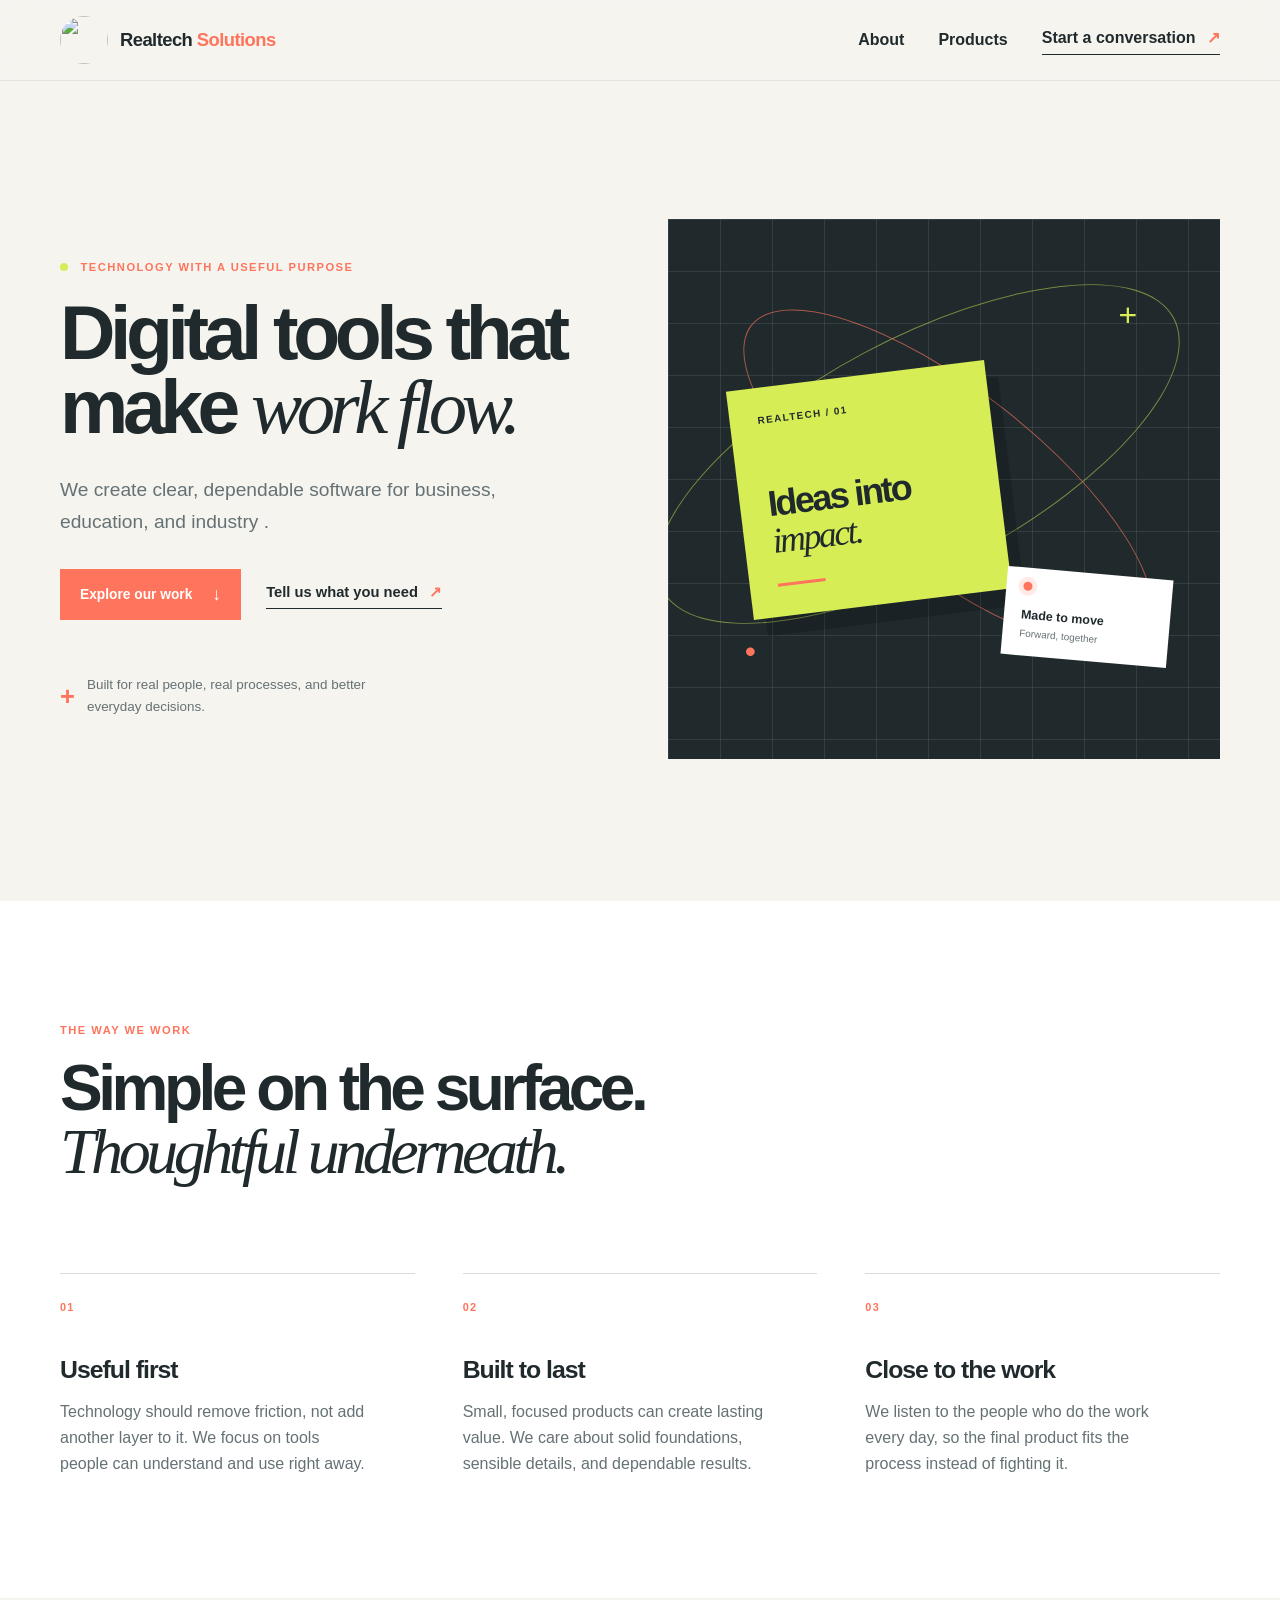
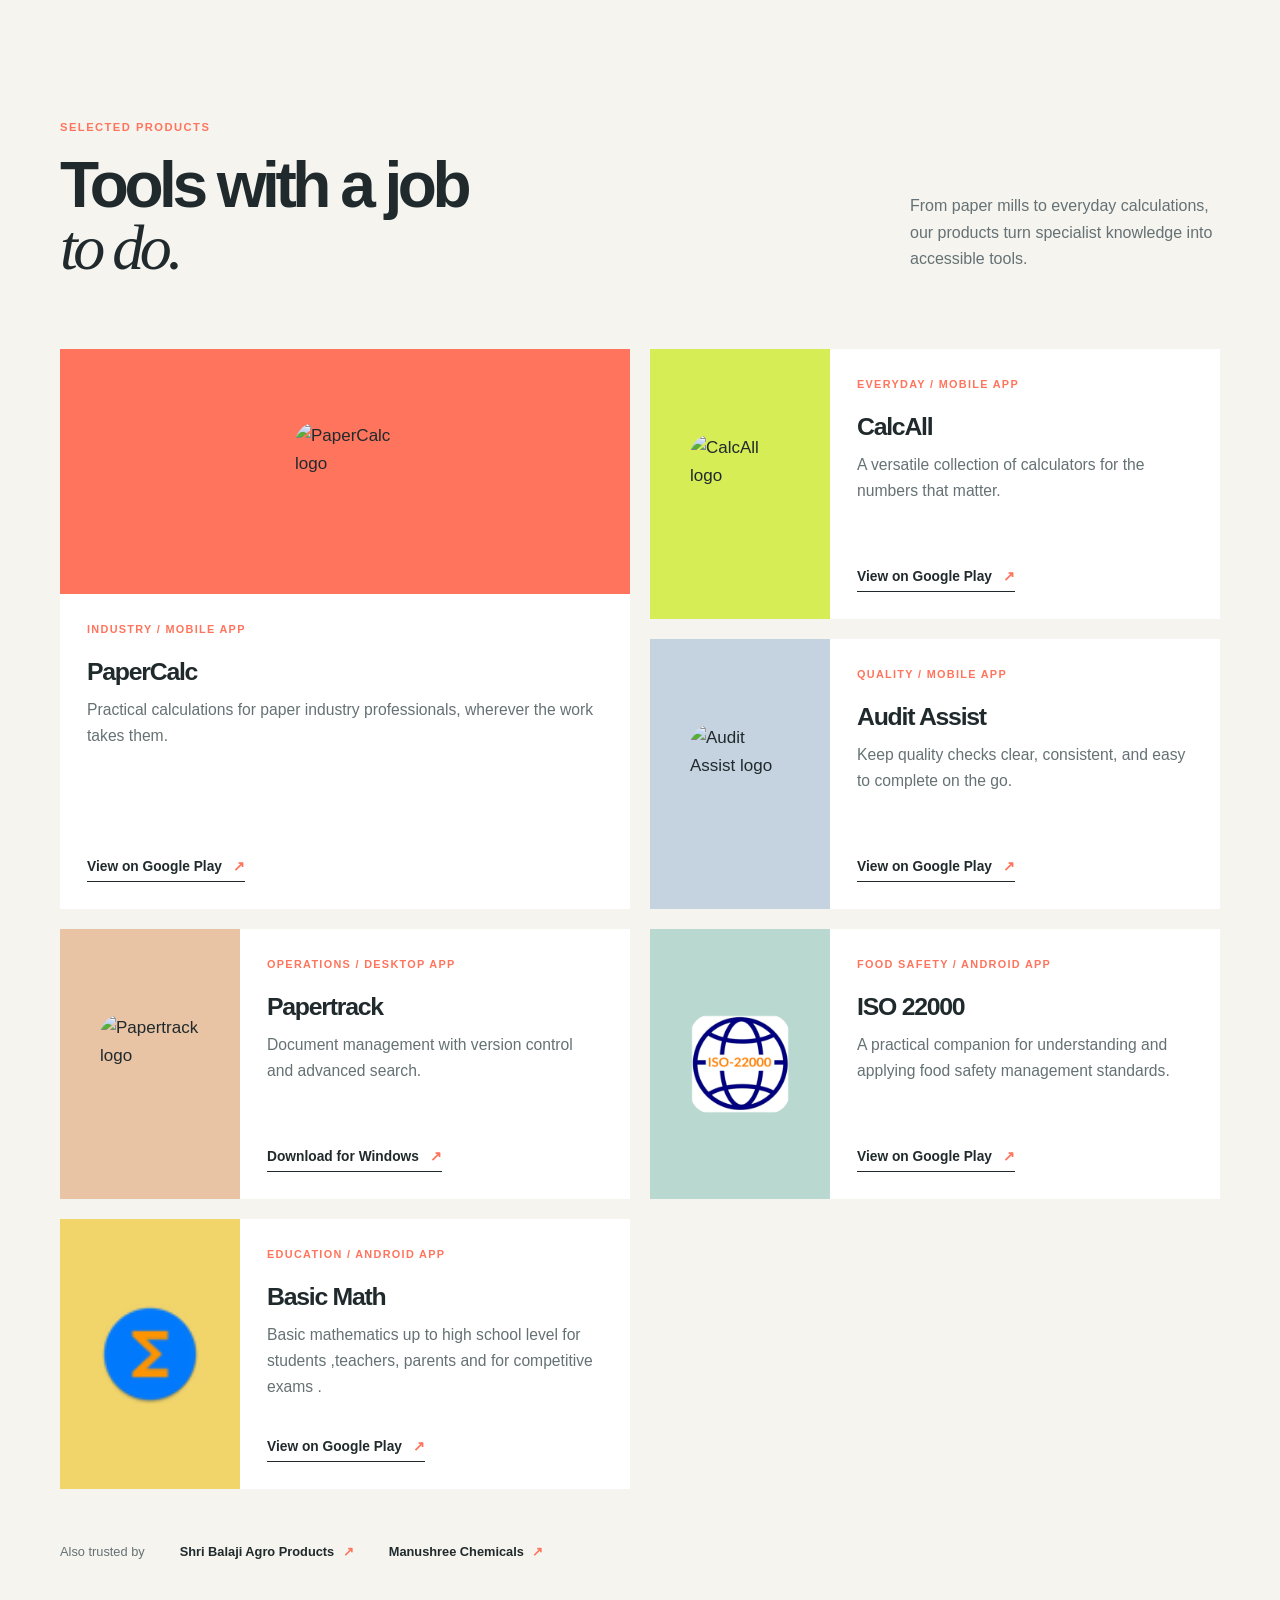
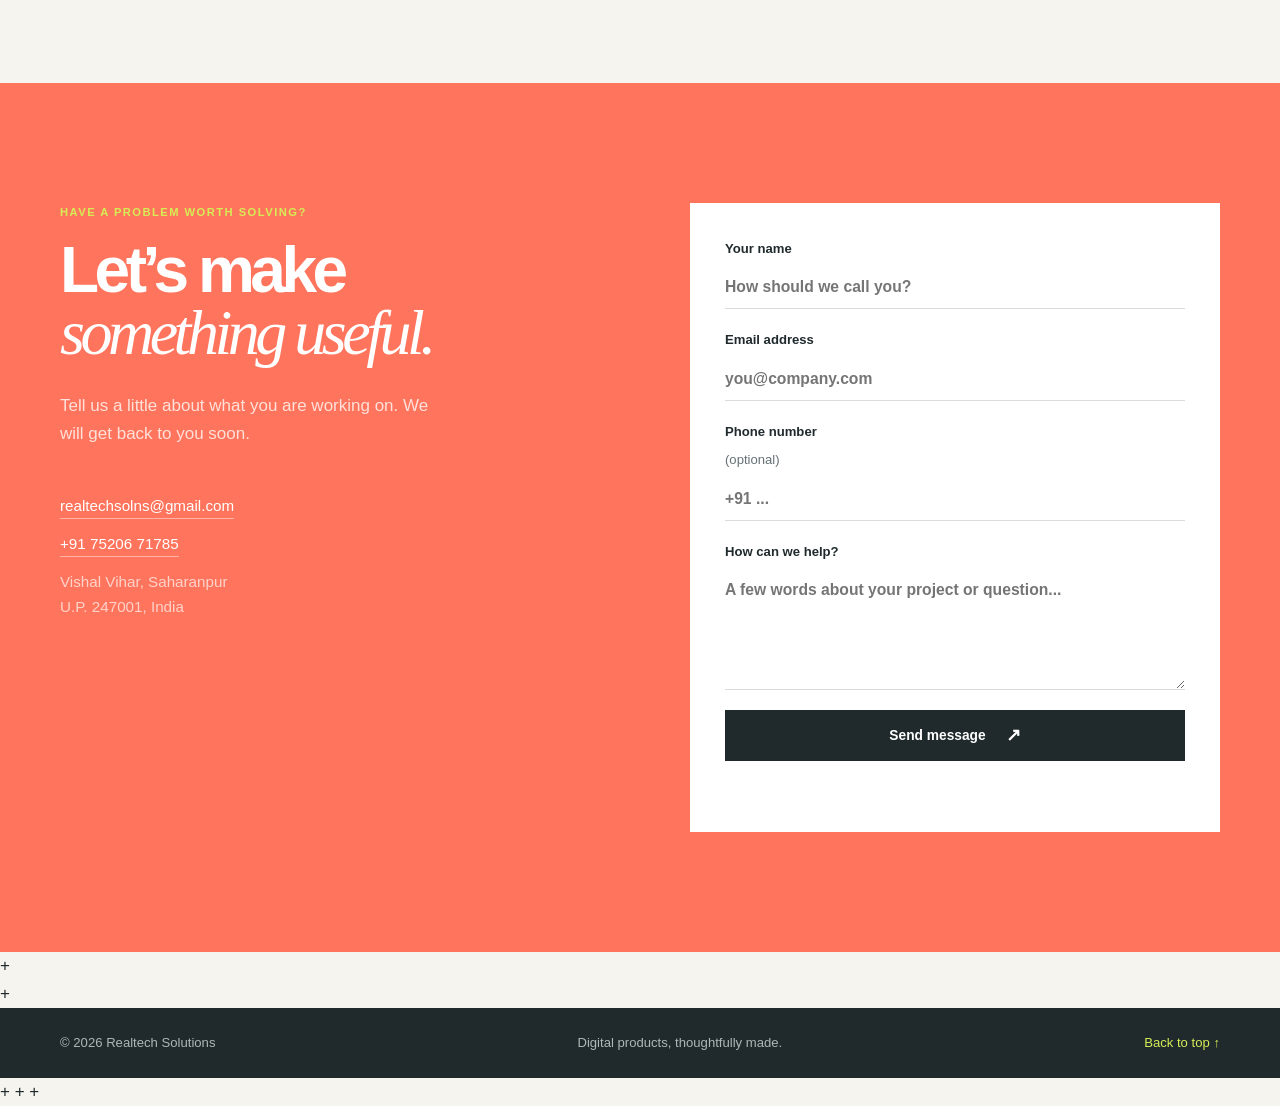
==== commit 4689276f: "14.926" ====
--- a/index.html
+++ b/index.html
@@ -19,7 +19,7 @@
 
   <main id="top">
     <section class="hero shell" aria-labelledby="hero-title">
-      <div class="hero-copy reveal"><p class="eyebrow"><span class="eyebrow-dot"></span> Technology with a useful purpose</p><h1 id="hero-title">Digital tools that make <em>work flow.</em></h1><p class="hero-text">We create clear, dependable software for the moments where business, education, and industry meet.</p><div class="hero-actions"><a class="button button-primary" href="#products">Explore our work <span aria-hidden="true">↓</span></a><a class="text-link" href="#contact">Tell us what you need <span aria-hidden="true">↗</span></a></div><div class="hero-note"><span class="note-mark">+</span><span>Built for real people, real processes, and better everyday decisions.</span></div></div>
+      <div class="hero-copy reveal"><p class="eyebrow"><span class="eyebrow-dot"></span> Technology with a useful purpose</p><h1 id="hero-title">Digital tools that make <em>work flow.</em></h1><p class="hero-text">We create clear, dependable software for business, education, and industry .</p><div class="hero-actions"><a class="button button-primary" href="#products">Explore our work <span aria-hidden="true">↓</span></a><a class="text-link" href="#contact">Tell us what you need <span aria-hidden="true">↗</span></a></div><div class="hero-note"><span class="note-mark">+</span><span>Built for real people, real processes, and better everyday decisions.</span></div></div>
       <div class="hero-art reveal" aria-label="Abstract illustration of connected digital tools" role="img"><div class="art-grid"></div><div class="orbit orbit-one"></div><div class="orbit orbit-two"></div><div class="art-card art-card-main"><span class="card-label">REALTECH / 01</span><strong>Ideas into<br><i>impact.</i></strong><span class="card-line"></span></div><div class="art-card art-card-small"><span class="pulse"></span><strong>Made to move</strong><small>Forward, together</small></div><span class="art-symbol symbol-plus">+</span><span class="art-symbol symbol-dot">•</span></div>
     </section>
 
@@ -29,7 +29,9 @@
       <article class="product-card product-card-featured reveal"><div class="product-visual visual-paper"><img src="paperlogo.png" alt="PaperCalc logo"></div><div class="product-info"><span class="product-type">Industry / Mobile app</span><h3>PaperCalc</h3><p>Practical calculations for paper industry professionals, wherever the work takes them.</p><a class="card-link" href="https://play.google.com/store/apps/details?id=com.realtechsolns.papercalc" target="_blank" rel="noopener">View on Google Play <span aria-hidden="true">↗</span></a></div></article>
       <article class="product-card reveal"><div class="product-visual visual-calc"><img src="calcall.png" alt="CalcAll logo"></div><div class="product-info"><span class="product-type">Everyday / Mobile app</span><h3>CalcAll</h3><p>A versatile collection of calculators for the numbers that matter.</p><a class="card-link" href="https://play.google.com/store/apps/details?id=com.realtechsolns.calcall" target="_blank" rel="noopener">View on Google Play <span aria-hidden="true">↗</span></a></div></article>
       <article class="product-card reveal"><div class="product-visual visual-audit"><img src="auditassist.png" alt="Audit Assist logo"></div><div class="product-info"><span class="product-type">Quality / Mobile app</span><h3>Audit Assist</h3><p>Keep quality checks clear, consistent, and easy to complete on the go.</p><a class="card-link" href="https://play.google.com/store/apps/details?id=in.realtechsolns.auditassist" target="_blank" rel="noopener">View on Google Play <span aria-hidden="true">↗</span></a></div></article>
-      <article class="product-card reveal"><div class="product-visual visual-track"><img src="papertracklogo.png" alt="Papertrack logo"></div><div class="product-info"><span class="product-type">Operations / Desktop app</span><h3>Papertrack</h3><p>Document management with version control and advanced search.</p><a class="card-link" href="https://drive.google.com/file/d/1rlpj6LhYnt5aShyDAa8cKDDTv-XPBqa2/view?usp=sharing" target="_blank" rel="noopener">Download for Windows <span aria-hidden="true">↗</span></a></div></article>
+      <article class="product-card reveal"><div class="product-visual visual-track"><img src="papertracklogo.png" alt="Papertrack logo"></div><div class="product-info"><span class="product-type">Operations / Desktop app</span><h3>Papertrack</h3><p>Document management with version control and advanced search.</p><a class="card-link" href="https://apps.microsoft.com/detail/9P902GPC04FT" target="_blank" rel="noopener">Download for Windows <span aria-hidden="true">↗</span></a></div></article>
+      <article class="product-card reveal"><div class="product-visual visual-iso"><img src="isologo.png" alt="ISO 22000 logo"></div><div class="product-info"><span class="product-type">Food safety / Android app</span><h3>ISO 22000</h3><p>A practical companion for understanding and applying food safety management standards.</p><a class="card-link" href="https://play.google.com/store/details?id=in.realtechsolns.iso22000" target="_blank" rel="noopener">View on Google Play <span aria-hidden="true">↗</span></a></div></article>
+      <article class="product-card reveal"><div class="product-visual visual-basicmath"><img src="basicmath.webp" alt="Basic Math logo"></div><div class="product-info"><span class="product-type">Education / Android app</span><h3>Basic Math</h3><p>Basic mathematics up to high school level for students ,teachers, parents and for competitive exams .</p><a class="card-link" href="https://play.google.com/store/details?id=in.realtechsolns.basicmath" target="_blank" rel="noopener">View on Google Play <span aria-hidden="true">↗</span></a></div></article>
     </div><div class="customer-strip reveal"><span>Also trusted by</span><a href="http://shribalajiagroproducts.com" target="_blank" rel="noopener">Shri Balaji Agro Products <span>↗</span></a><a href="http://manushreechemicals.in" target="_blank" rel="noopener">Manushree Chemicals <span>↗</span></a></div></div></section>
 
     <section id="contact" class="section contact-section" aria-labelledby="contact-title"><div class="shell contact-layout"><div class="contact-intro reveal"><p class="eyebrow">Have a problem worth solving?</p><h2 id="contact-title">Let’s make<br><em>something useful.</em></h2><p>Tell us a little about what you are working on. We will get back to you soon.</p><div class="contact-details"><a href="mailto:realtechsolns@gmail.com">realtechsolns@gmail.com</a><a href="tel:+917520671785">+91 75206 71785</a><span>Vishal Vihar, Saharanpur<br>U.P. 247001, India</span></div></div><form id="contact_form" class="contact-form reveal"><label for="name">Your name<input id="name" name="name" type="text" autocomplete="name" required placeholder="How should we call you?"></label><label for="email">Email address<input id="email" name="email" type="email" autocomplete="email" required placeholder="you@company.com"></label><label for="phone">Phone number <span>(optional)</span><input id="phone" name="phone" type="tel" autocomplete="tel" placeholder="+91 ..."></label><label for="message">How can we help?<textarea id="message" name="message" rows="4" required placeholder="A few words about your project or question..."></textarea></label><button class="button button-dark" type="submit">Send message <span aria-hidden="true">↗</span></button><p id="responseMessage" class="form-status" role="status" aria-live="polite"></p></form></div></section>
--- a/css/style.css
+++ b/css/style.css
@@ -15,8 +15,25 @@
 .hero-art { position:relative; min-height:540px; overflow:hidden; background:var(--ink); }.art-grid { position:absolute; inset:0; opacity:.18; background-image:linear-gradient(rgba(255,255,255,.5) 1px, transparent 1px),linear-gradient(90deg,rgba(255,255,255,.5) 1px,transparent 1px); background-size:52px 52px; }.orbit { position:absolute; border:1px solid rgba(214,237,85,.5); border-radius:50%; transform:rotate(-28deg); }.orbit-one { width:580px; height:230px; top:120px; left:-40px; }.orbit-two { width:500px; height:180px; top:170px; left:30px; border-color:rgba(255,116,92,.65); transform:rotate(38deg); }.art-card { position:absolute; }.art-card-main { left:13%; top:29%; background:var(--lime); padding:25px 28px 30px; width:260px; min-height:220px; transform:rotate(-7deg); box-shadow:12px 18px 0 rgba(0,0,0,.18); }.card-label { display:block; font-size:.62rem; letter-spacing:.14em; font-weight:700; margin-bottom:60px; }.art-card-main strong { font-size:2.25rem; line-height:.9; letter-spacing:-.07em; }.art-card-main i { font-family:var(--serif); font-weight:400; }.card-line { display:block; width:48px; border-top:3px solid var(--coral); margin-top:22px; }.art-card-small { right:9%; bottom:18%; background:var(--white); padding:14px 17px; width:166px; transform:rotate(5deg); }.art-card-small strong,.art-card-small small { display:block; }.art-card-small strong { font-size:.78rem; }.art-card-small small { font-size:.62rem; color:var(--muted); }.pulse { display:block; width:9px; height:9px; background:var(--coral); border-radius:50%; margin-bottom:14px; box-shadow:0 0 0 5px rgba(255,116,92,.15); }.art-symbol { position:absolute; color:var(--lime); font-size:2rem; }.symbol-plus { right:15%; top:13%; }.symbol-dot { left:14%; bottom:15%; color:var(--coral); }
 .section { padding:120px 0; }.section-about { background:var(--white); }.section-heading { max-width:700px; }.section-heading h2 { font-size:clamp(2.7rem, 5vw, 5rem); }.principles { display:grid; grid-template-columns:repeat(3,1fr); gap:48px; margin-top:90px; }.principle { border-top:1px solid var(--line); padding-top:18px; }.principle-number,.product-type { color:var(--coral); font-size:.68rem; letter-spacing:.12em; text-transform:uppercase; font-weight:700; }.principle h3 { font-size:1.45rem; margin:30px 0 8px; letter-spacing:-.04em; }.principle p,.products-heading > p { color:var(--muted); margin:0; max-width:310px; font-size:.9rem; }
 .products-section { background:var(--paper); }.products-heading { display:flex; justify-content:space-between; align-items:end; gap:40px; max-width:none; }.products-heading > p { margin-bottom:7px; }.product-grid { display:grid; grid-template-columns:repeat(2,1fr); gap:20px; margin-top:70px; }.product-card { display:flex; min-height:270px; background:var(--white); }.product-card-featured { grid-row:span 2; flex-direction:column; }.product-visual { min-width:180px; display:grid; place-items:center; }.product-card-featured .product-visual { min-height:245px; }.product-visual img { width:100px; height:100px; object-fit:contain; border-radius:22px; }.visual-paper { background:var(--coral); }.visual-calc { background:var(--lime); }.visual-audit { background:#c5d2df; }.visual-track { background:#e8c3a4; }.product-info { padding:27px; display:flex; flex:1; flex-direction:column; align-items:flex-start; }.product-info h3 { margin:13px 0 4px; font-size:1.55rem; letter-spacing:-.05em; }.product-info p { color:var(--muted); font-size:.86rem; margin:0 0 20px; }.card-link { margin-top:auto; font-size:.76rem; font-weight:700; border-bottom:1px solid var(--ink); padding-bottom:3px; }.customer-strip { display:flex; align-items:center; gap:35px; padding-top:52px; color:var(--muted); font-size:.8rem; }.customer-strip a { color:var(--ink); font-weight:700; }.customer-strip a span { color:var(--coral); margin-left:5px; }
+.visual-iso { background:#b9d9d0; }.visual-basicmath { background:#f1d46a; }
 .contact-section { background:var(--coral); color:var(--white); }.contact-layout { display:grid; grid-template-columns:1fr 1fr; gap:100px; }.contact-intro .eyebrow { color:var(--lime); }.contact-intro h2 { font-size:clamp(2.8rem,5vw,5rem); }.contact-intro > p:not(.eyebrow) { max-width:370px; color:#ffe1da; margin:28px 0 45px; }.contact-details { display:grid; gap:12px; font-size:.85rem; }.contact-details a { border-bottom:1px solid rgba(255,255,255,.45); width:max-content; }.contact-details span { color:#ffd3ca; }.contact-form { background:var(--white); color:var(--ink); padding:35px; display:grid; gap:20px; }.contact-form label { display:grid; gap:7px; font-size:.7rem; font-weight:700; }.contact-form label span { color:var(--muted); font-weight:400; }.contact-form input,.contact-form textarea { border:0; border-bottom:1px solid var(--line); padding:8px 0; outline:0; resize:vertical; font:inherit; font-size:.86rem; background:transparent; }.contact-form input:focus,.contact-form textarea:focus { border-color:var(--coral); }.form-status { color:var(--coral); font-size:.78rem; margin:0; min-height:1.3em; }.site-footer { background:var(--ink); color:#aeb8b6; font-size:.73rem; padding:24px 0; }.site-footer .shell { display:flex; justify-content:space-between; gap:20px; }.site-footer a { color:var(--lime); }
 .reveal { opacity:0; transform:translateY(18px); transition:opacity .7s ease, transform .7s ease; }.reveal.is-visible { opacity:1; transform:none; }
 @media (max-width:800px) { .shell { width:min(100% - 32px, 600px); }.menu-toggle { display:block; }.site-nav { display:none; position:absolute; top:80px; left:0; right:0; padding:22px 16px 28px; background:var(--paper); border-bottom:1px solid var(--line); flex-direction:column; align-items:flex-start; gap:20px; }.site-nav.is-open { display:flex; }.hero { grid-template-columns:1fr; padding-top:58px; }.hero-art { min-height:430px; }.principles,.contact-layout { grid-template-columns:1fr; gap:35px; }.principles { margin-top:55px; }.products-heading { display:block; }.products-heading > p { margin-top:28px; }.product-grid { grid-template-columns:1fr; margin-top:45px; }.product-card-featured { grid-row:auto; }.customer-strip { flex-wrap:wrap; gap:14px 22px; }.customer-strip > span { width:100%; }.contact-layout { gap:60px; }.section { padding:80px 0; }.site-footer .shell { flex-wrap:wrap; }.site-footer a { width:100%; } }
+@media (min-width:801px) {
+	body { font-size:17px; line-height:1.65; }
+	.brand { font-size:1.15rem; }
+	.site-nav { font-size:1rem; }
+	.hero-text { font-size:1.2rem; }
+	.text-link { font-size:.92rem; }
+	.hero-note { font-size:.84rem; }
+	.principle h3 { font-size:1.55rem; }
+	.principle p, .products-heading > p { font-size:1rem; }
+	.product-info p { font-size:.98rem; }
+	.card-link { font-size:.86rem; }
+	.contact-details { font-size:.95rem; }
+	.contact-form label { font-size:.82rem; }
+	.contact-form input, .contact-form textarea { font-size:.98rem; }
+	.site-footer { font-size:.82rem; }
+}
 +@media (max-width:450px) { .hero h1 { font-size:3.25rem; }.hero-art { min-height:360px; }.art-card-main { transform:rotate(-7deg) scale(.82); transform-origin:left top; }.art-card-small { right:2%; bottom:10%; }.product-card { flex-direction:column; }.product-visual { min-height:150px; }.product-card-featured .product-visual { min-height:190px; }.contact-form { padding:24px 20px; } }
 +@media (prefers-reduced-motion:reduce) { html { scroll-behavior:auto; }.reveal { opacity:1; transform:none; transition:none; }.button { transition:none; } }
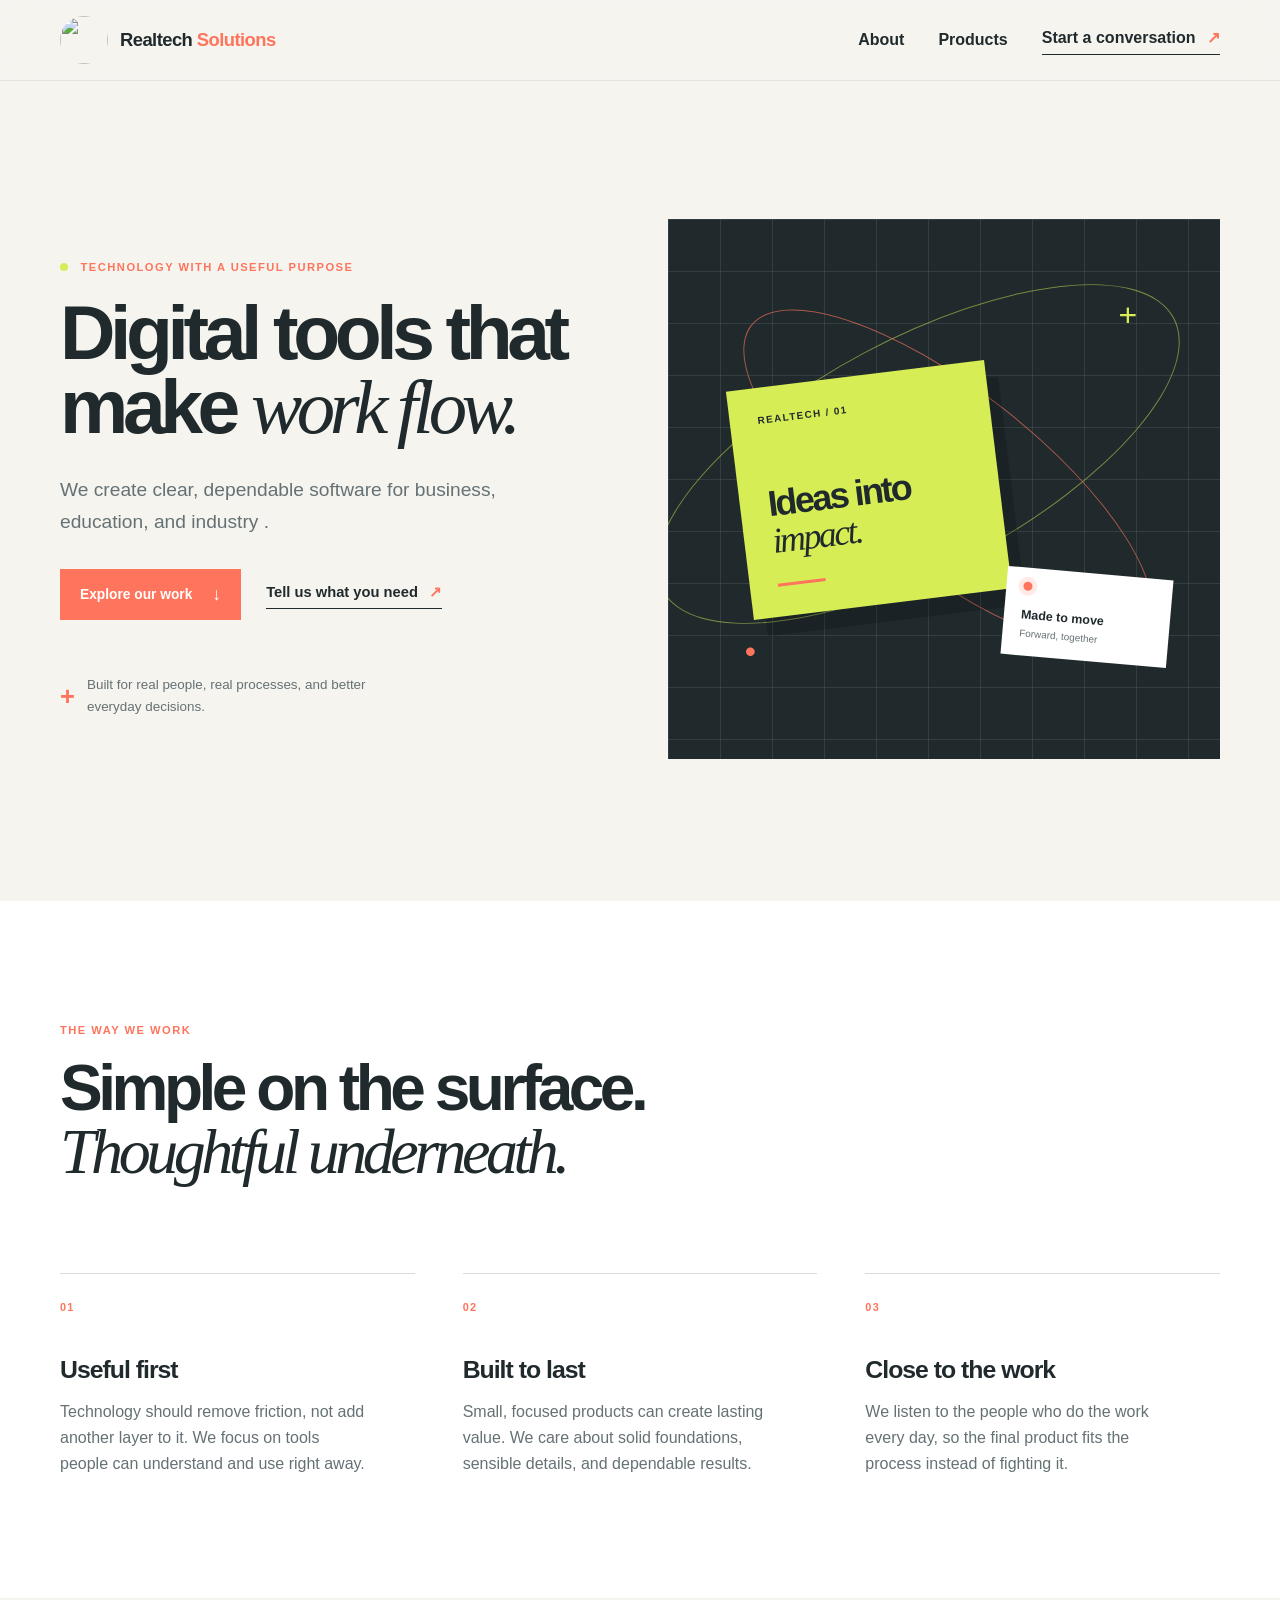
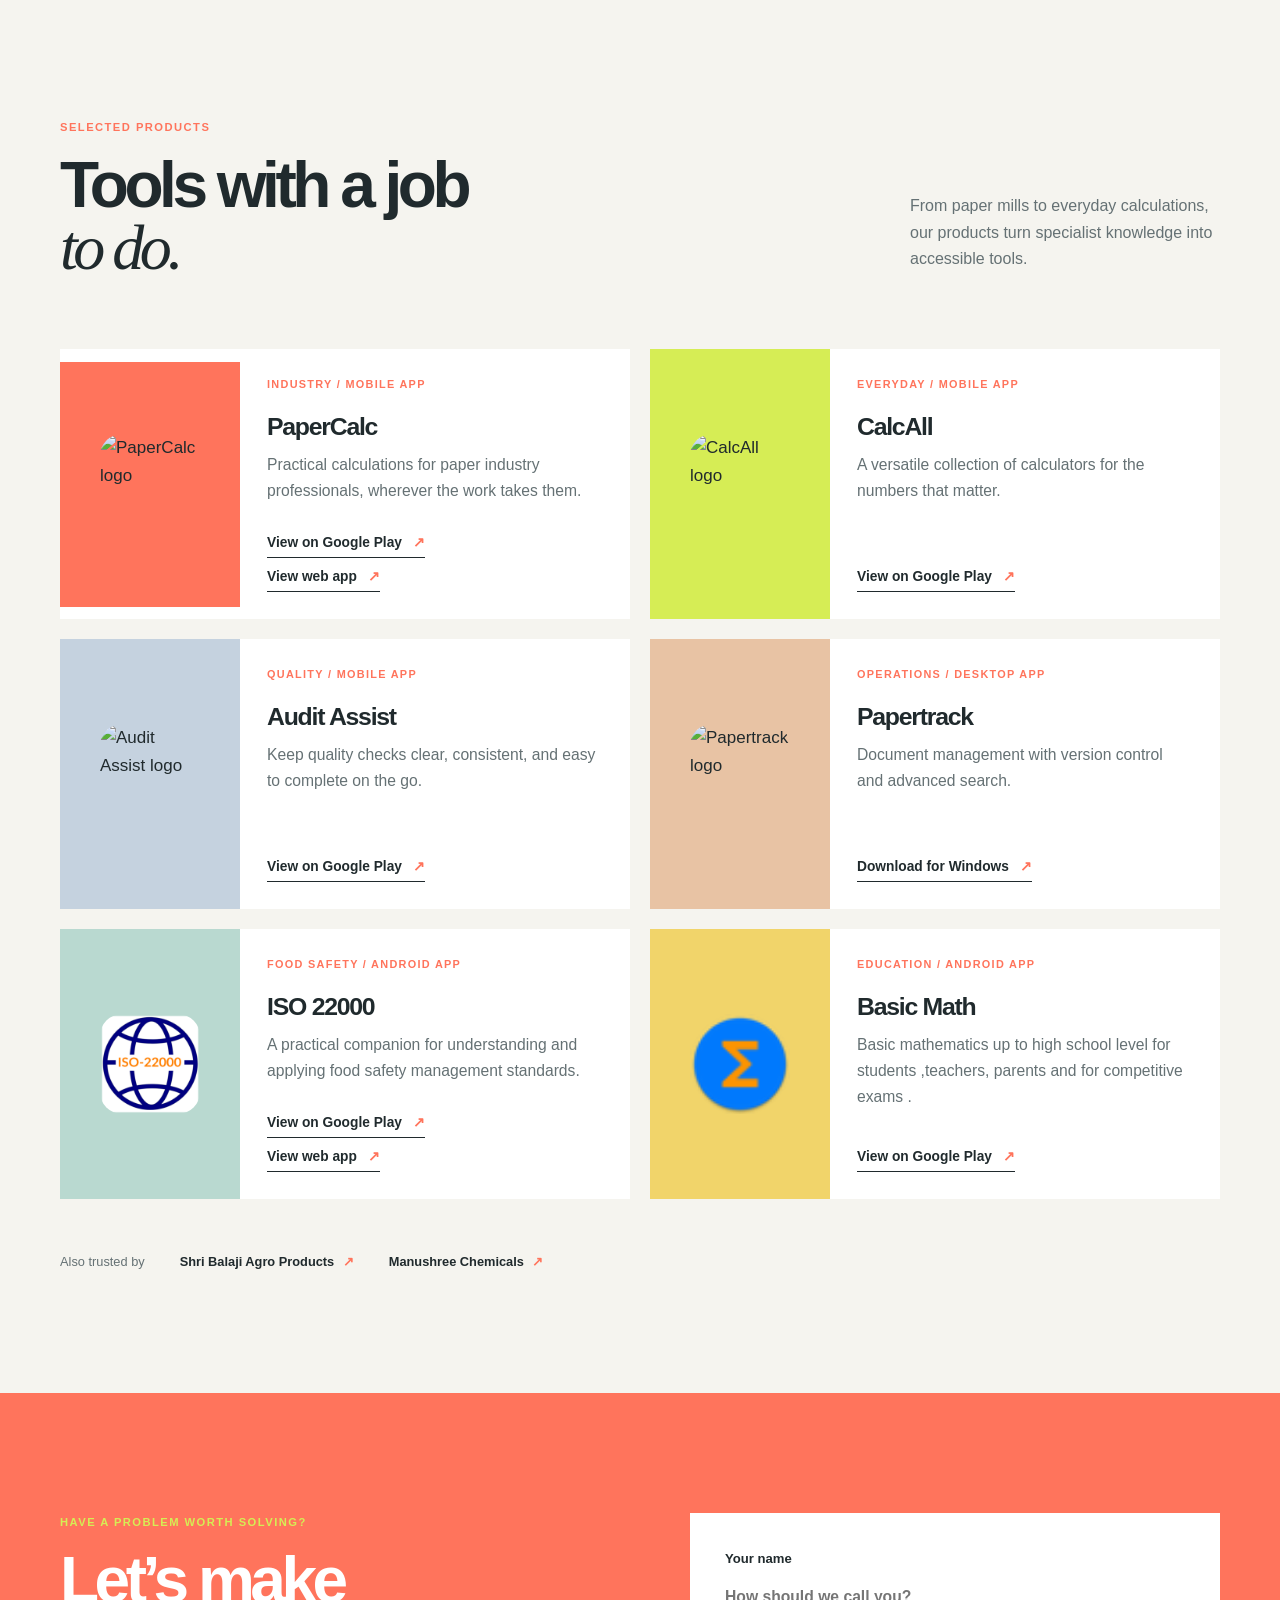
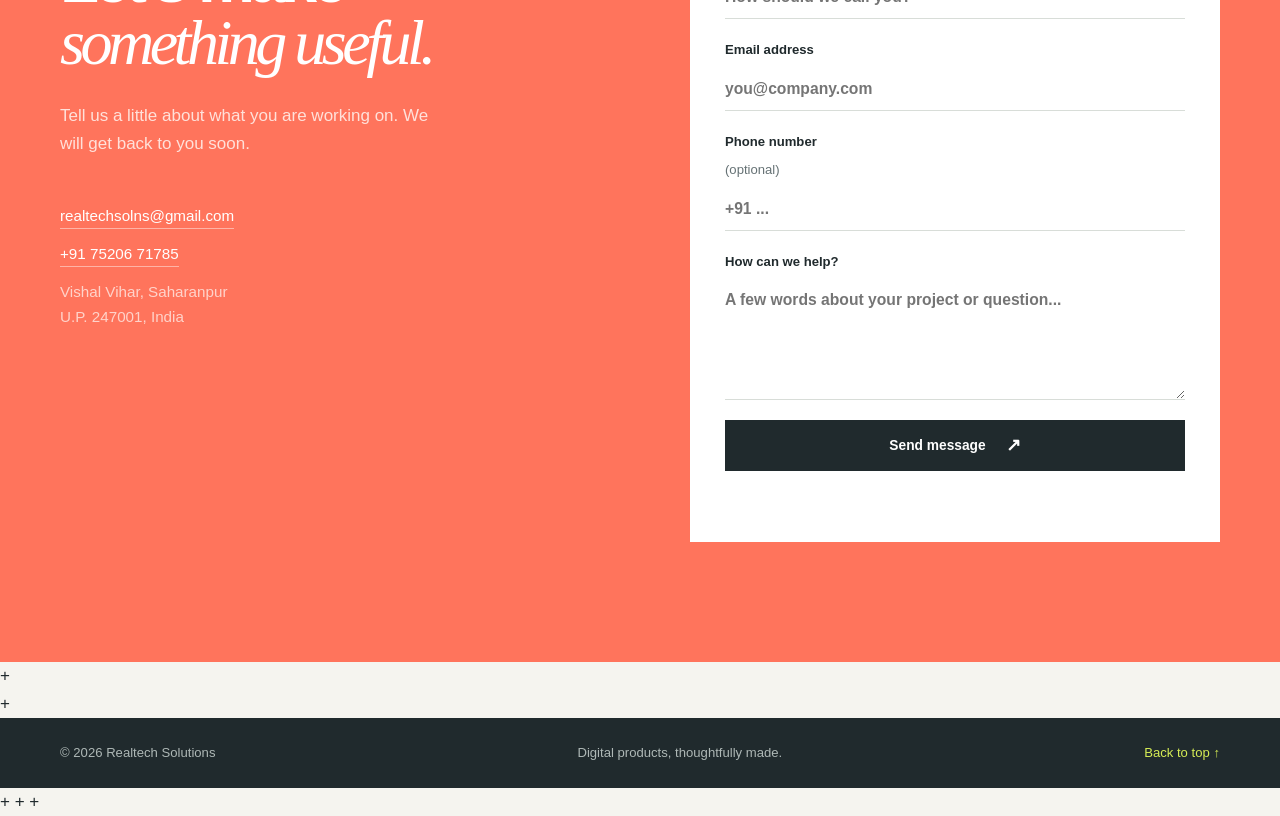
==== commit 604275d8: "24.11.26" ====
--- a/index.html
+++ b/index.html
@@ -26,12 +26,12 @@
     <section id="about" class="section section-about" aria-labelledby="about-title"><div class="shell"><div class="section-heading reveal"><p class="eyebrow">The way we work</p><h2 id="about-title">Simple on the surface.<br><em>Thoughtful underneath.</em></h2></div><div class="principles"><article class="principle reveal"><span class="principle-number">01</span><h3>Useful first</h3><p>Technology should remove friction, not add another layer to it. We focus on tools people can understand and use right away.</p></article><article class="principle reveal"><span class="principle-number">02</span><h3>Built to last</h3><p>Small, focused products can create lasting value. We care about solid foundations, sensible details, and dependable results.</p></article><article class="principle reveal"><span class="principle-number">03</span><h3>Close to the work</h3><p>We listen to the people who do the work every day, so the final product fits the process instead of fighting it.</p></article></div></div></section>
 
     <section id="products" class="section products-section" aria-labelledby="products-title"><div class="shell"><div class="section-heading products-heading reveal"><div><p class="eyebrow">Selected products</p><h2 id="products-title">Tools with a job<br><em>to do.</em></h2></div><p>From paper mills to everyday calculations, our products turn specialist knowledge into accessible tools.</p></div><div class="product-grid">
-      <article class="product-card product-card-featured reveal"><div class="product-visual visual-paper"><img src="paperlogo.png" alt="PaperCalc logo"></div><div class="product-info"><span class="product-type">Industry / Mobile app</span><h3>PaperCalc</h3><p>Practical calculations for paper industry professionals, wherever the work takes them.</p><a class="card-link" href="https://play.google.com/store/apps/details?id=com.realtechsolns.papercalc" target="_blank" rel="noopener">View on Google Play <span aria-hidden="true">↗</span></a></div></article>
+      <article class="product-card product-card-featured reveal"><div class="product-visual visual-paper"><img src="paperlogo.png" alt="PaperCalc logo"></div><div class="product-info"><span class="product-type">Industry / Mobile app</span><h3>PaperCalc</h3><p>Practical calculations for paper industry professionals, wherever the work takes them.</p><a class="card-link" href="https://play.google.com/store/apps/details?id=com.realtechsolns.papercalc" target="_blank" rel="noopener">View on Google Play <span aria-hidden="true">↗</span></a><a class="card-link" href="https://realtechsolns.in/PaperCalc" target="_blank" rel="noopener">View web app <span aria-hidden="true">↗</span></a></div></article>
       <article class="product-card reveal"><div class="product-visual visual-calc"><img src="calcall.png" alt="CalcAll logo"></div><div class="product-info"><span class="product-type">Everyday / Mobile app</span><h3>CalcAll</h3><p>A versatile collection of calculators for the numbers that matter.</p><a class="card-link" href="https://play.google.com/store/apps/details?id=com.realtechsolns.calcall" target="_blank" rel="noopener">View on Google Play <span aria-hidden="true">↗</span></a></div></article>
       <article class="product-card reveal"><div class="product-visual visual-audit"><img src="auditassist.png" alt="Audit Assist logo"></div><div class="product-info"><span class="product-type">Quality / Mobile app</span><h3>Audit Assist</h3><p>Keep quality checks clear, consistent, and easy to complete on the go.</p><a class="card-link" href="https://play.google.com/store/apps/details?id=in.realtechsolns.auditassist" target="_blank" rel="noopener">View on Google Play <span aria-hidden="true">↗</span></a></div></article>
       <article class="product-card reveal"><div class="product-visual visual-track"><img src="papertracklogo.png" alt="Papertrack logo"></div><div class="product-info"><span class="product-type">Operations / Desktop app</span><h3>Papertrack</h3><p>Document management with version control and advanced search.</p><a class="card-link" href="https://apps.microsoft.com/detail/9P902GPC04FT" target="_blank" rel="noopener">Download for Windows <span aria-hidden="true">↗</span></a></div></article>
-      <article class="product-card reveal"><div class="product-visual visual-iso"><img src="isologo.png" alt="ISO 22000 logo"></div><div class="product-info"><span class="product-type">Food safety / Android app</span><h3>ISO 22000</h3><p>A practical companion for understanding and applying food safety management standards.</p><a class="card-link" href="https://play.google.com/store/details?id=in.realtechsolns.iso22000" target="_blank" rel="noopener">View on Google Play <span aria-hidden="true">↗</span></a></div></article>
-      <article class="product-card reveal"><div class="product-visual visual-basicmath"><img src="basicmath.webp" alt="Basic Math logo"></div><div class="product-info"><span class="product-type">Education / Android app</span><h3>Basic Math</h3><p>Basic mathematics up to high school level for students ,teachers, parents and for competitive exams .</p><a class="card-link" href="https://play.google.com/store/details?id=in.realtechsolns.basicmath" target="_blank" rel="noopener">View on Google Play <span aria-hidden="true">↗</span></a></div></article>
+      <article class="product-card reveal"><div class="product-visual visual-iso"><img src="isologo.png" alt="ISO 22000 logo"></div><div class="product-info"><span class="product-type">Food safety / Android app</span><h3>ISO 22000</h3><p>A practical companion for understanding and applying food safety management standards.</p><a class="card-link" href="https://play.google.com/store/apps/details?id=in.realtechsolns.iso22000" target="_blank" rel="noopener">View on Google Play <span aria-hidden="true">↗</span></a><a class="card-link" href="https://realtechsolns.in/fsms" target="_blank" rel="noopener">View web app <span aria-hidden="true">↗</span></a></div></article>
+      <article class="product-card reveal"><div class="product-visual visual-basicmath"><img src="basicmath.webp" alt="Basic Math logo"></div><div class="product-info"><span class="product-type">Education / Android app</span><h3>Basic Math</h3><p>Basic mathematics up to high school level for students ,teachers, parents and for competitive exams .</p><a class="card-link" href="https://play.google.com/store/apps/details?id=in.realtechsolns.basicmath" target="_blank" rel="noopener">View on Google Play <span aria-hidden="true">↗</span></a></div></article>
     </div><div class="customer-strip reveal"><span>Also trusted by</span><a href="http://shribalajiagroproducts.com" target="_blank" rel="noopener">Shri Balaji Agro Products <span>↗</span></a><a href="http://manushreechemicals.in" target="_blank" rel="noopener">Manushree Chemicals <span>↗</span></a></div></div></section>
 
     <section id="contact" class="section contact-section" aria-labelledby="contact-title"><div class="shell contact-layout"><div class="contact-intro reveal"><p class="eyebrow">Have a problem worth solving?</p><h2 id="contact-title">Let’s make<br><em>something useful.</em></h2><p>Tell us a little about what you are working on. We will get back to you soon.</p><div class="contact-details"><a href="mailto:realtechsolns@gmail.com">realtechsolns@gmail.com</a><a href="tel:+917520671785">+91 75206 71785</a><span>Vishal Vihar, Saharanpur<br>U.P. 247001, India</span></div></div><form id="contact_form" class="contact-form reveal"><label for="name">Your name<input id="name" name="name" type="text" autocomplete="name" required placeholder="How should we call you?"></label><label for="email">Email address<input id="email" name="email" type="email" autocomplete="email" required placeholder="you@company.com"></label><label for="phone">Phone number <span>(optional)</span><input id="phone" name="phone" type="tel" autocomplete="tel" placeholder="+91 ..."></label><label for="message">How can we help?<textarea id="message" name="message" rows="4" required placeholder="A few words about your project or question..."></textarea></label><button class="button button-dark" type="submit">Send message <span aria-hidden="true">↗</span></button><p id="responseMessage" class="form-status" role="status" aria-live="polite"></p></form></div></section>
--- a/css/style.css
+++ b/css/style.css
@@ -37,3 +37,6 @@
 }
 +@media (max-width:450px) { .hero h1 { font-size:3.25rem; }.hero-art { min-height:360px; }.art-card-main { transform:rotate(-7deg) scale(.82); transform-origin:left top; }.art-card-small { right:2%; bottom:10%; }.product-card { flex-direction:column; }.product-visual { min-height:150px; }.product-card-featured .product-visual { min-height:190px; }.contact-form { padding:24px 20px; } }
 +@media (prefers-reduced-motion:reduce) { html { scroll-behavior:auto; }.reveal { opacity:1; transform:none; transition:none; }.button { transition:none; } }
+.product-card-featured { grid-row:auto; flex-direction:row; }
+.product-card-featured .product-visual { width:180px; align-self:center; }
+@media (max-width:450px) { .product-card-featured { flex-direction:column; }.product-card-featured .product-visual { width:auto; align-self:stretch; } }
